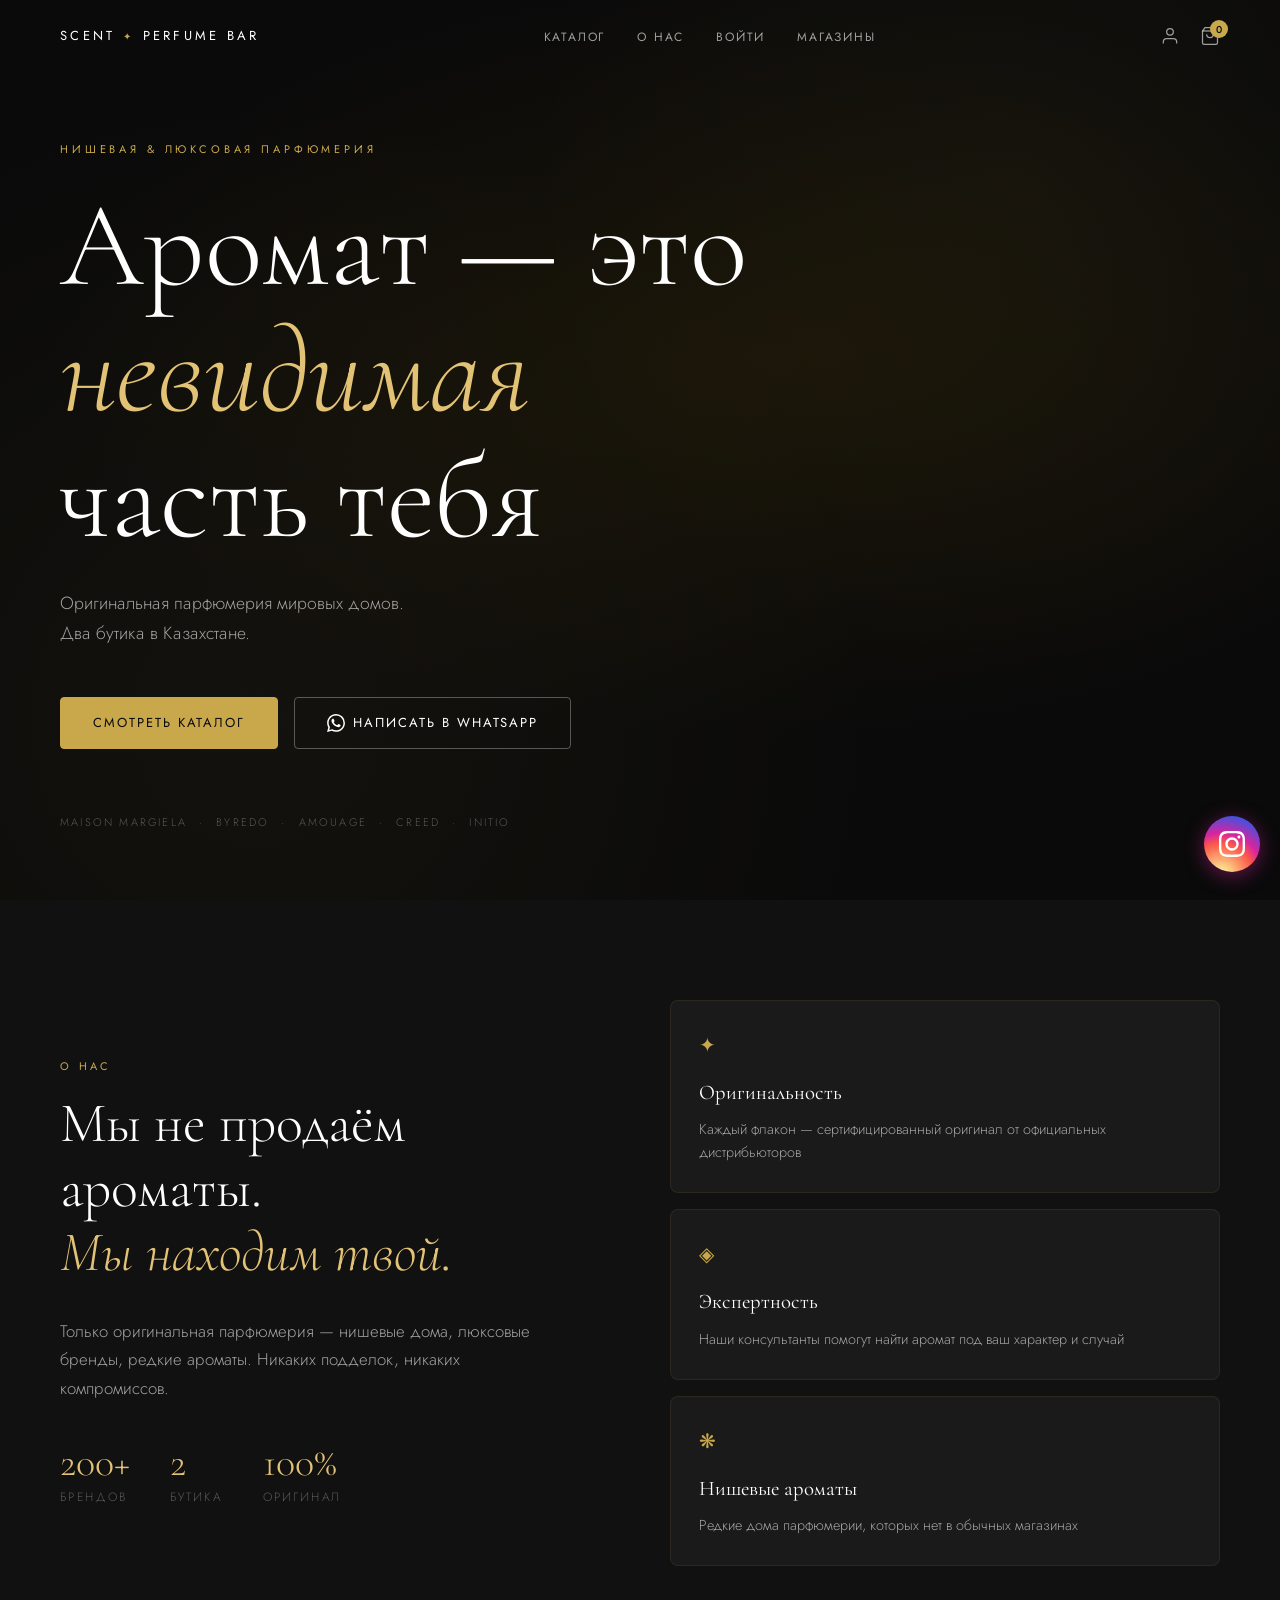
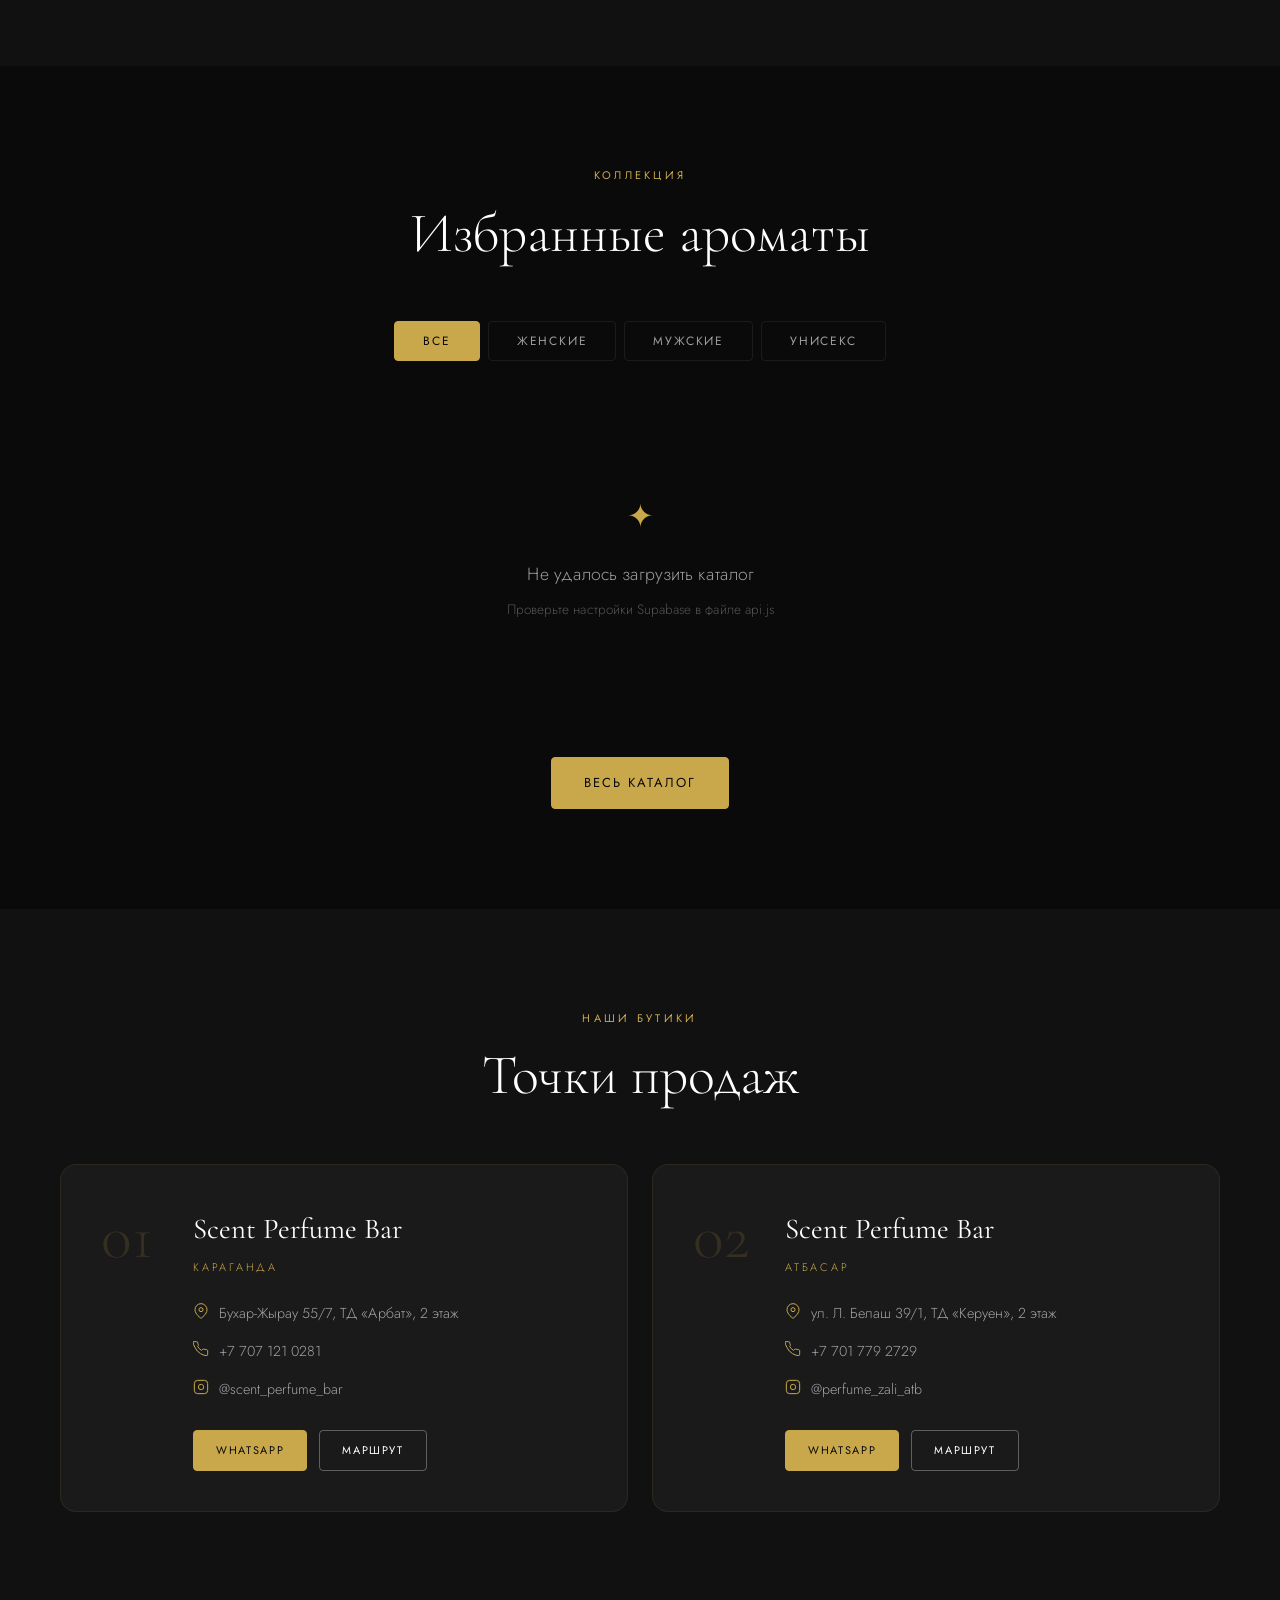
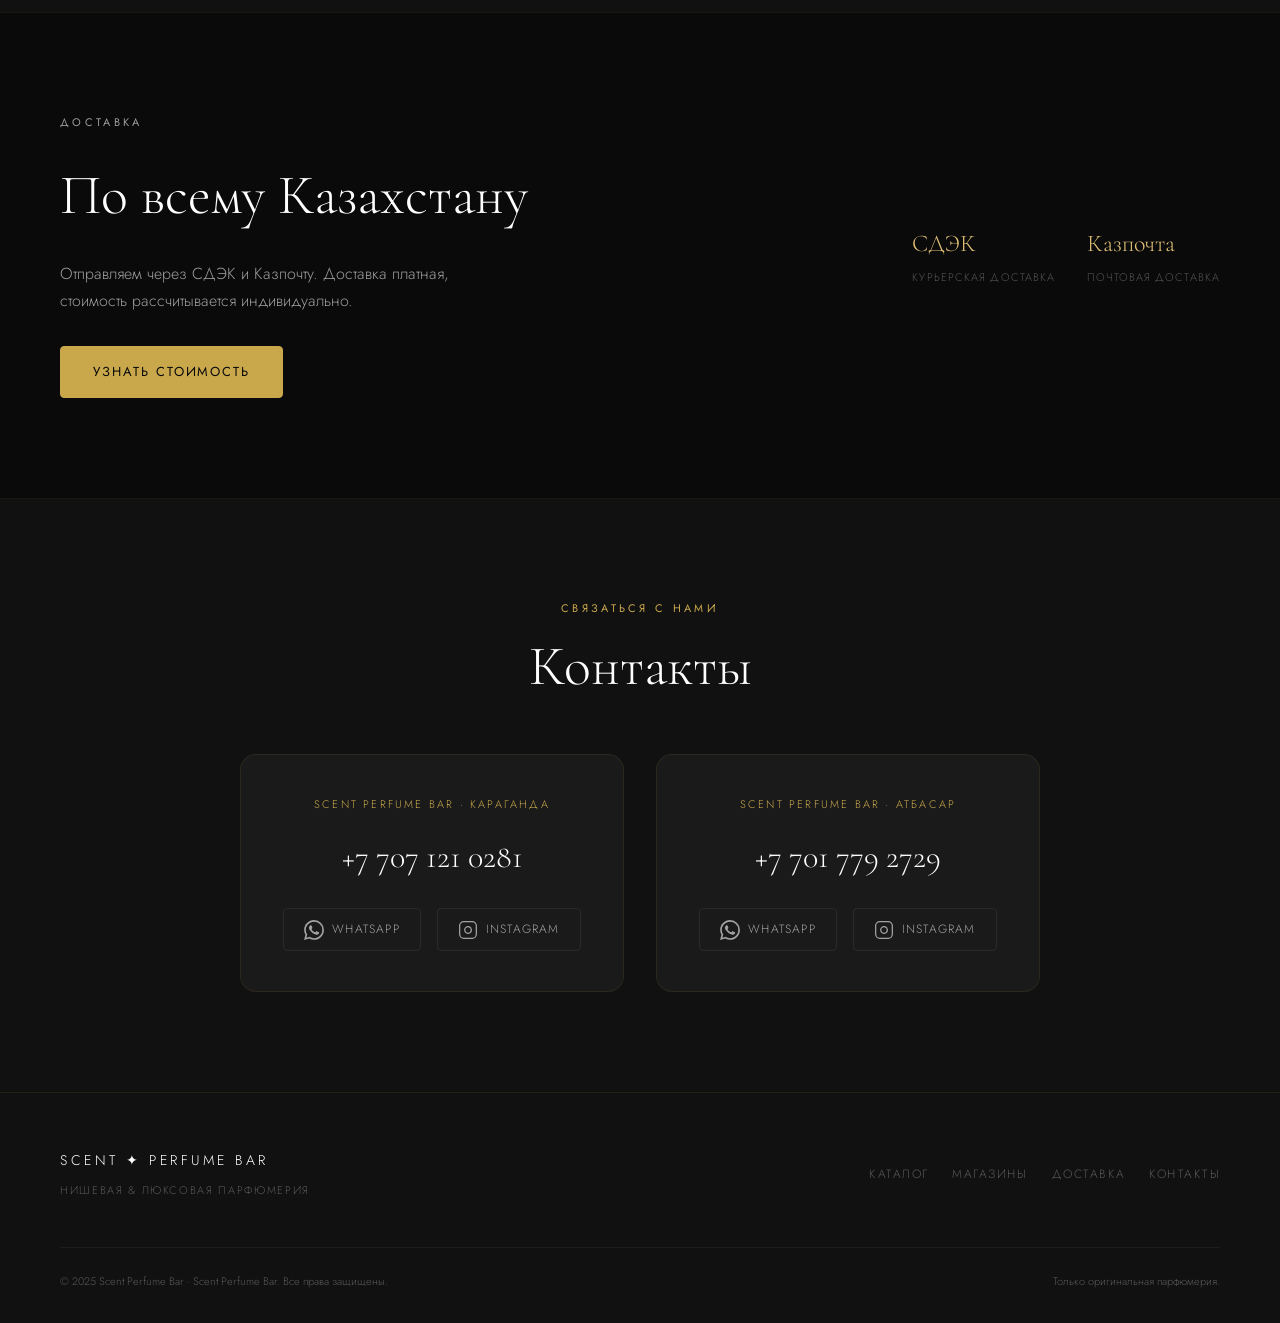
==== scent-perfume/index.html @ 4cdbda68 "Add files via upload" ====
<!DOCTYPE html>
<html lang="ru">
<head>
  <meta charset="UTF-8" />
  <meta name="viewport" content="width=device-width, initial-scale=1.0" />

  <!-- Primary SEO -->
  <title>Scent Perfume Bar — Нишевая и Люксовая Парфюмерия в Казахстане</title>
  <meta name="description" content="Scent Perfume Bar — оригинальная нишевая и люксовая парфюмерия в Казахстане. Tom Ford, Byredo, Creed, Kilian и 200+ брендов. Бутики в Караганде и Атбасаре. Доставка по всему РК." />
  <meta name="keywords" content="нишевая парфюмерия Казахстан, купить духи Казахстан, Tom Ford Казахстан, Byredo Казахстан, Scent Perfume Bar, Scent Perfume Bar, парфюмерия Караганда, духи оригинал РК" />
  <meta name="author" content="Scent Perfume Bar" />
  <meta name="robots" content="index, follow" />
  <link rel="canonical" href="https://scentperfumebar.kz/" />

  <!-- Open Graph -->
  <meta property="og:type" content="website" />
  <meta property="og:site_name" content="Scent Perfume Bar" />
  <meta property="og:title" content="Scent Perfume Bar — Нишевая и Люксовая Парфюмерия" />
  <meta property="og:description" content="Оригинальная нишевая и люксовая парфюмерия. Tom Ford, Byredo, Creed, Kilian. Бутики в Казахстане. Доставка по РК." />
  <meta property="og:url" content="https://scentperfumebar.kz/" />
  <meta property="og:image" content="https://scentperfumebar.kz/assets/og-image.jpg" />
  <meta property="og:image:width" content="1200" />
  <meta property="og:image:height" content="630" />
  <meta property="og:locale" content="ru_RU" />

  <!-- Twitter Card -->
  <meta name="twitter:card" content="summary_large_image" />
  <meta name="twitter:title" content="Scent Perfume Bar — Нишевая Парфюмерия" />
  <meta name="twitter:description" content="Оригинальная нишевая и люксовая парфюмерия в Казахстане. Доставка по РК." />
  <meta name="twitter:image" content="https://scentperfumebar.kz/assets/og-image.jpg" />

  <!-- Geo -->
  <meta name="geo.region" content="KZ" />
  <meta name="geo.placename" content="Казахстан" />

  <!-- Schema.org: LocalBusiness -->
  <script type="application/ld+json">
  {
    "@context": "https://schema.org",
    "@graph": [
      {
        "@type": "Organization",
        "@id": "https://scentperfumebar.kz/#organization",
        "name": "Scent Perfume Bar",
        "url": "https://scentperfumebar.kz/",
        "logo": "https://scentperfumebar.kz/assets/logo.png",
        "contactPoint": {
          "@type": "ContactPoint",
          "telephone": "+7-707-121-0281",
          "contactType": "customer service",
          "availableLanguage": ["Russian", "Kazakh"]
        },
        "sameAs": [
          "https://instagram.com/scent_perfume_bar"
        ]
      },
      {
        "@type": "LocalBusiness",
        "name": "Scent Perfume Bar",
        "image": "https://scentperfumebar.kz/assets/og-image.jpg",
        "url": "https://scentperfumebar.kz/",
        "telephone": "+7-707-121-0281",
        "address": {
          "@type": "PostalAddress",
          "streetAddress": "Бухар-Жырау 55/7, ТД Арбат, 2 этаж",
          "addressLocality": "Караганда",
          "addressCountry": "KZ"
        },
        "description": "Оригинальная нишевая и люксовая парфюмерия. Tom Ford, Byredo, Creed, Kilian и 200+ брендов.",
        "priceRange": "₸₸₸"
      },
      {
        "@type": "LocalBusiness",
        "name": "Scent Perfume Bar",
        "url": "https://scentperfumebar.kz/",
        "telephone": "+7-701-779-2729",
        "address": {
          "@type": "PostalAddress",
          "streetAddress": "ул. Л. Белаш 39/1, ТД Керуен, 2 этаж",
          "addressLocality": "Атбасар",
          "addressCountry": "KZ"
        },
        "description": "Оригинальная нишевая и люксовая парфюмерия в Атбасаре."
      },
      {
        "@type": "WebSite",
        "@id": "https://scentperfumebar.kz/#website",
        "url": "https://scentperfumebar.kz/",
        "name": "Scent Perfume Bar",
        "inLanguage": "ru-RU",
        "potentialAction": {
          "@type": "SearchAction",
          "target": "https://scentperfumebar.kz/catalog.html?q={search_term_string}",
          "query-input": "required name=search_term_string"
        }
      }
    ]
  }
  </script>

  <!-- Favicon -->
  <link rel="icon" type="image/png" href="assets/logo-icon.png" />
  <link rel="icon" type="image/svg+xml" href="assets/favicon.svg" />
  <link rel="icon" type="image/png" href="assets/logo-icon.png" />
  <link rel="icon" type="image/png" sizes="32x32" href="assets/favicon-32.png" />
  <link rel="apple-touch-icon" sizes="180x180" href="assets/apple-touch-icon.png" />
  <meta name="theme-color" content="#0a0a0a" />

  <!-- Preconnect -->
  <link rel="preconnect" href="https://fonts.googleapis.com" />
  <link rel="preconnect" href="https://fonts.gstatic.com" crossorigin />

  <!-- Fonts -->
  <link href="https://fonts.googleapis.com/css2?family=Cormorant+Garamond:ital,wght@0,300;0,400;0,500;0,600;1,300;1,400&family=Jost:wght@200;300;400;500&display=swap" rel="stylesheet" />

  <!-- Styles -->
  <link rel="stylesheet" href="css/style.css" />
  <link rel="stylesheet" href="css/volume-selector.css" />
  <link rel="stylesheet" href="css/insta-float.css" />
  <link rel="stylesheet" href="css/wa-popup.css" />
</head>
<body>

  <!-- ===== NAVIGATION ===== -->
  <header class="header" id="header">
        <nav class="nav container">
      <a href="index.html" class="nav__logo">
        <span class="nav__logo-text">SCENT</span>
        <span class="nav__logo-dot">✦</span>
        <span class="nav__logo-text">PERFUME BAR</span>
      </a>
      <ul class="nav__links" id="navLinks">
        <li><a href="catalog.html" class="nav__link">Каталог</a></li>
        <li><a href="index.html#about" class="nav__link">О нас</a></li>
        <li><a href="index.html#stores" class="nav__link">Магазины</a></li>
      </ul>
      <div class="nav__actions">
        <a href="login.html" class="nav__profile" id="navProfile" aria-label="Профиль">
          <svg width="20" height="20" viewBox="0 0 24 24" fill="none" stroke="currentColor" stroke-width="1.5"><path d="M20 21v-2a4 4 0 00-4-4H8a4 4 0 00-4 4v2"/><circle cx="12" cy="7" r="4"/></svg>
        </a>
        <a href="cart.html" class="nav__cart" aria-label="Корзина">
          <svg width="20" height="20" viewBox="0 0 24 24" fill="none" stroke="currentColor" stroke-width="1.5"><path d="M6 2L3 6v14a2 2 0 002 2h14a2 2 0 002-2V6l-3-4z"/><line x1="3" y1="6" x2="21" y2="6"/><path d="M16 10a4 4 0 01-8 0"/></svg>
          <span class="nav__cart-count" id="cartCount">0</span>
        </a>
        <button class="nav__burger" id="navBurger" aria-label="Открыть меню">
          <span></span><span></span><span></span>
        </button>
      </div>
    </nav>
    <!-- Mobile drawer -->
    <div class="nav__overlay" id="navOverlay"></div>
    <div class="nav__drawer" id="navDrawer">
      <div class="nav__drawer-handle"></div>
      <ul class="nav__drawer-links">
        <li><a href="catalog.html" class="nav__drawer-link">Каталог</a></li>
        <li><a href="index.html#about" class="nav__drawer-link">О нас</a></li>
        <li><a href="index.html#stores" class="nav__drawer-link">Магазины</a></li>
        <li><a href="login.html" class="nav__drawer-link" id="drawerProfile">Войти</a></li>
        <li><a href="cart.html" class="nav__drawer-link nav__drawer-cart">Корзина <span class="nav__cart-count nav__cart-count--drawer" id="cartCount">0</span></a></li>
      </ul>
    </div>
  </header>

  <main>

    <!-- ===== HERO ===== -->
    <section class="hero">
      <div class="hero__bg">
        <div class="hero__particles" id="particles"></div>
        <div class="hero__gradient"></div>
      </div>
      <div class="hero__content container">
        <p class="hero__eyebrow reveal">Нишевая & Люксовая Парфюмерия</p>
        <h1 class="hero__title reveal">Аромат — это<br /><em>невидимая</em>часть тебя</h1>
        <p class="hero__subtitle reveal">Оригинальная парфюмерия мировых домов.<br />Два бутика в Казахстане.</p>
        <div class="hero__actions reveal">
          <a href="catalog.html" class="btn btn--gold">Смотреть каталог</a>
          <a href="https://wa.me/77071210281" target="_blank" rel="noopener" class="btn btn--outline">
            <svg width="18" height="18" viewBox="0 0 24 24" fill="currentColor"><path d="M17.472 14.382c-.297-.149-1.758-.867-2.03-.967-.273-.099-.471-.148-.67.15-.197.297-.767.966-.94 1.164-.173.199-.347.223-.644.075-.297-.15-1.255-.463-2.39-1.475-.883-.788-1.48-1.761-1.653-2.059-.173-.297-.018-.458.13-.606.134-.133.298-.347.446-.52.149-.174.198-.298.298-.497.099-.198.05-.371-.025-.52-.075-.149-.669-1.612-.916-2.207-.242-.579-.487-.5-.669-.51-.173-.008-.371-.01-.57-.01-.198 0-.52.074-.792.372-.272.297-1.04 1.016-1.04 2.479 0 1.462 1.065 2.875 1.213 3.074.149.198 2.096 3.2 5.077 4.487.709.306 1.262.489 1.694.625.712.227 1.36.195 1.871.118.571-.085 1.758-.719 2.006-1.413.248-.694.248-1.289.173-1.413-.074-.124-.272-.198-.57-.347m-5.421 7.403h-.004a9.87 9.87 0 01-5.031-1.378l-.361-.214-3.741.982.998-3.648-.235-.374a9.86 9.86 0 01-1.51-5.26c.001-5.45 4.436-9.884 9.888-9.884 2.64 0 5.122 1.03 6.988 2.898a9.825 9.825 0 012.893 6.994c-.003 5.45-4.437 9.884-9.885 9.884m8.413-18.297A11.815 11.815 0 0012.05 0C5.495 0 .16 5.335.157 11.892c0 2.096.547 4.142 1.588 5.945L.057 24l6.305-1.654a11.882 11.882 0 005.683 1.448h.005c6.554 0 11.89-5.335 11.893-11.893a11.821 11.821 0 00-3.48-8.413z"/></svg>
            Написать в WhatsApp
          </a>
        </div>
        <div class="hero__brands reveal">
          <span>Maison Margiela</span>
          <span class="dot">·</span>
          <span>Byredo</span>
          <span class="dot">·</span>
          <span>Amouage</span>
          <span class="dot">·</span>
          <span>Creed</span>
          <span class="dot">·</span>
          <span>Initio</span>
        </div>
      </div>
      </div>
    </section>

    <!-- ===== ABOUT ===== -->
    <section class="about section" id="about">
      <div class="container">
        <div class="about__grid">
          <div class="about__text">
            <p class="section__eyebrow reveal">О нас</p>
            <h2 class="section__title reveal">Мы не продаём ароматы.<br /><em>Мы находим твой.</em></h2>
            <p class="about__desc reveal">Только оригинальная парфюмерия — нишевые дома, люксовые бренды, редкие ароматы. Никаких подделок, никаких компромиссов.</p>
            <div class="about__stats reveal">
              <div class="about__stat">
                <strong>200+</strong>
                <span>брендов</span>
              </div>
              <div class="about__stat">
                <strong>2</strong>
                <span>бутика</span>
              </div>
              <div class="about__stat">
                <strong>100%</strong>
                <span>оригинал</span>
              </div>
            </div>
          </div>
          <div class="about__visual reveal">
            <div class="about__card about__card--1">
              <div class="about__card-icon">✦</div>
              <h3>Оригинальность</h3>
              <p>Каждый флакон — сертифицированный оригинал от официальных дистрибьюторов</p>
            </div>
            <div class="about__card about__card--2">
              <div class="about__card-icon">◈</div>
              <h3>Экспертность</h3>
              <p>Наши консультанты помогут найти аромат под ваш характер и случай</p>
            </div>
            <div class="about__card about__card--3">
              <div class="about__card-icon">❋</div>
              <h3>Нишевые ароматы</h3>
              <p>Редкие дома парфюмерии, которых нет в обычных магазинах</p>
            </div>
          </div>
        </div>
      </div>
    </section>

    <!-- ===== CATALOG PREVIEW ===== -->
    <section class="catalog-preview section" id="catalog">
      <div class="container">
        <div class="section__header reveal">
          <p class="section__eyebrow">Коллекция</p>
          <h2 class="section__title">Избранные ароматы</h2>
        </div>

        <div class="catalog-tabs reveal">
          <button class="tab-btn tab-btn--active" data-tab="all">Все</button>
          <button class="tab-btn" data-tab="women">Женские</button>
          <button class="tab-btn" data-tab="men">Мужские</button>
          <button class="tab-btn" data-tab="unisex">Унисекс</button>
        </div>

        <div class="products__grid" id="productsGrid">
          <!-- Filled by JS -->
        </div>

        <div class="section__footer reveal">
          <a href="catalog.html" class="btn btn--gold">Весь каталог</a>
        </div>
      </div>
    </section>

    <!-- ===== STORES ===== -->
    <section class="stores section" id="stores">
      <div class="container">
        <div class="section__header reveal">
          <p class="section__eyebrow">Наши бутики</p>
          <h2 class="section__title">Точки продаж</h2>
        </div>
        <div class="stores__grid">

          <!-- Karaganda -->
          <div class="store__card reveal">
            <div class="store__number">01</div>
            <div class="store__info">
              <h3 class="store__name">Scent Perfume Bar</h3>
              <p class="store__city">Караганда</p>
              <ul class="store__details">
                <li>
                  <svg width="16" height="16" viewBox="0 0 24 24" fill="none" stroke="currentColor" stroke-width="1.5"><path d="M21 10c0 7-9 13-9 13s-9-6-9-13a9 9 0 0118 0z"/><circle cx="12" cy="10" r="3"/></svg>
                  <span>Бухар-Жырау 55/7, ТД «Арбат», 2 этаж</span>
                </li>
                <li>
                  <svg width="16" height="16" viewBox="0 0 24 24" fill="none" stroke="currentColor" stroke-width="1.5"><path d="M22 16.92v3a2 2 0 01-2.18 2 19.79 19.79 0 01-8.63-3.07A19.5 19.5 0 013.07 9.81a19.79 19.79 0 01-3.07-8.68A2 2 0 012.18 1h3a2 2 0 012 1.72 12.84 12.84 0 00.7 2.81 2 2 0 01-.45 2.11L6.91 8.1a16 16 0 006 6l1.46-1.46a2 2 0 012.11-.45 12.84 12.84 0 002.81.7A2 2 0 0122 14.92z"/></svg>
                  <a href="tel:+77071210281">+7 707 121 0281</a>
                </li>
                <li>
                  <svg width="16" height="16" viewBox="0 0 24 24" fill="none" stroke="currentColor" stroke-width="1.5"><rect x="2" y="2" width="20" height="20" rx="5"/><path d="M16 11.37A4 4 0 1112.63 8 4 4 0 0116 11.37z"/><line x1="17.5" y1="6.5" x2="17.51" y2="6.5"/></svg>
                  <a href="https://instagram.com/scent_perfume_bar" target="_blank" rel="noopener">@scent_perfume_bar</a>
                </li>
              </ul>
              <div class="store__actions">
                <a href="https://api.whatsapp.com/send/?phone=77071210281&text&type=phone_number&app_absent=0" target="_blank" rel="noopener" class="btn btn--gold btn--sm wa-direct">WhatsApp</a>
                <a href="https://2gis.kz/karaganda/geo/70000001066930563" target="_blank" rel="noopener" class="btn btn--outline btn--sm">Маршрут</a>
              </div>
            </div>
          </div>

          <!-- Atbasar -->
          <div class="store__card reveal">
            <div class="store__number">02</div>
            <div class="store__info">
              <h3 class="store__name">Scent Perfume Bar</h3>
              <p class="store__city">Атбасар</p>
              <ul class="store__details">
                <li>
                  <svg width="16" height="16" viewBox="0 0 24 24" fill="none" stroke="currentColor" stroke-width="1.5"><path d="M21 10c0 7-9 13-9 13s-9-6-9-13a9 9 0 0118 0z"/><circle cx="12" cy="10" r="3"/></svg>
                  <span>ул. Л. Белаш 39/1, ТД «Керуен», 2 этаж</span>
                </li>
                <li>
                  <svg width="16" height="16" viewBox="0 0 24 24" fill="none" stroke="currentColor" stroke-width="1.5"><path d="M22 16.92v3a2 2 0 01-2.18 2 19.79 19.79 0 01-8.63-3.07A19.5 19.5 0 013.07 9.81a19.79 19.79 0 01-3.07-8.68A2 2 0 012.18 1h3a2 2 0 012 1.72 12.84 12.84 0 00.7 2.81 2 2 0 01-.45 2.11L6.91 8.1a16 16 0 006 6l1.46-1.46a2 2 0 012.11-.45 12.84 12.84 0 002.81.7A2 2 0 0122 14.92z"/></svg>
                  <a href="tel:+77017792729">+7 701 779 2729</a>
                </li>
                <li>
                  <svg width="16" height="16" viewBox="0 0 24 24" fill="none" stroke="currentColor" stroke-width="1.5"><rect x="2" y="2" width="20" height="20" rx="5"/><path d="M16 11.37A4 4 0 1112.63 8 4 4 0 0116 11.37z"/><line x1="17.5" y1="6.5" x2="17.51" y2="6.5"/></svg>
                  <a href="https://instagram.com/perfume_zali_atb" target="_blank" rel="noopener">@perfume_zali_atb</a>
                </li>
              </ul>
              <div class="store__actions">
                <a href="https://api.whatsapp.com/send/?phone=77017792729&text&type=phone_number&app_absent=0" target="_blank" rel="noopener" class="btn btn--gold btn--sm wa-direct">WhatsApp</a>
                <a href="https://2gis.kz/kokshetau/geo/70000001113541727" target="_blank" rel="noopener" class="btn btn--outline btn--sm">Маршрут</a>
              </div>
            </div>
          </div>

        </div>
      </div>
    </section>

    <!-- ===== DELIVERY ===== -->
    <section class="delivery section" id="delivery">
      <div class="container">
        <div class="delivery__inner reveal">
          <div class="delivery__text">
            <p class="section__eyebrow">Доставка</p>
            <h2 class="section__title">По всему Казахстану</h2>
            <p>Отправляем через СДЭК и Казпочту. Доставка платная, стоимость рассчитывается индивидуально.</p>
            <a href="https://wa.me/77071210281?text=Здравствуйте!+Хочу+узнать+стоимость+доставки" target="_blank" rel="noopener" class="btn btn--gold">Узнать стоимость</a>
          </div>
          <div class="delivery__carriers">
            <div class="carrier">
              <span class="carrier__name">СДЭК</span>
              <span class="carrier__desc">Курьерская доставка</span>
            </div>
            <div class="carrier">
              <span class="carrier__name">Казпочта</span>
              <span class="carrier__desc">Почтовая доставка</span>
            </div>
          </div>
        </div>
      </div>
    </section>

    <!-- ===== CONTACTS ===== -->
    <section class="contacts section" id="contacts">
      <div class="container">
        <div class="section__header reveal">
          <p class="section__eyebrow">Связаться с нами</p>
          <h2 class="section__title">Контакты</h2>
        </div>
        <div class="contacts__grid">
          <div class="contact__block reveal">
            <p class="contact__label">Scent Perfume Bar · Караганда</p>
            <a href="tel:+77071210281" class="contact__phone">+7 707 121 0281</a>
            <div class="contact__links">
              <a href="https://api.whatsapp.com/send/?phone=77071210281&text&type=phone_number&app_absent=0" target="_blank" rel="noopener" class="contact__icon-link wa-direct">
                <svg width="20" height="20" viewBox="0 0 24 24" fill="currentColor"><path d="M17.472 14.382c-.297-.149-1.758-.867-2.03-.967-.273-.099-.471-.148-.67.15-.197.297-.767.966-.94 1.164-.173.199-.347.223-.644.075-.297-.15-1.255-.463-2.39-1.475-.883-.788-1.48-1.761-1.653-2.059-.173-.297-.018-.458.13-.606.134-.133.298-.347.446-.52.149-.174.198-.298.298-.497.099-.198.05-.371-.025-.52-.075-.149-.669-1.612-.916-2.207-.242-.579-.487-.5-.669-.51-.173-.008-.371-.01-.57-.01-.198 0-.52.074-.792.372-.272.297-1.04 1.016-1.04 2.479 0 1.462 1.065 2.875 1.213 3.074.149.198 2.096 3.2 5.077 4.487.709.306 1.262.489 1.694.625.712.227 1.36.195 1.871.118.571-.085 1.758-.719 2.006-1.413.248-.694.248-1.289.173-1.413-.074-.124-.272-.198-.57-.347m-5.421 7.403h-.004a9.87 9.87 0 01-5.031-1.378l-.361-.214-3.741.982.998-3.648-.235-.374a9.86 9.86 0 01-1.51-5.26c.001-5.45 4.436-9.884 9.888-9.884 2.64 0 5.122 1.03 6.988 2.898a9.825 9.825 0 012.893 6.994c-.003 5.45-4.437 9.884-9.885 9.884m8.413-18.297A11.815 11.815 0 0012.05 0C5.495 0 .16 5.335.157 11.892c0 2.096.547 4.142 1.588 5.945L.057 24l6.305-1.654a11.882 11.882 0 005.683 1.448h.005c6.554 0 11.89-5.335 11.893-11.893a11.821 11.821 0 00-3.48-8.413z"/></svg>
                WhatsApp
              </a>
              <a href="https://www.instagram.com/scent_perfume_bar" target="_blank" rel="noopener" class="contact__icon-link">
                <svg width="20" height="20" viewBox="0 0 24 24" fill="none" stroke="currentColor" stroke-width="1.5"><rect x="2" y="2" width="20" height="20" rx="5"/><path d="M16 11.37A4 4 0 1112.63 8 4 4 0 0116 11.37z"/><line x1="17.5" y1="6.5" x2="17.51" y2="6.5"/></svg>
                Instagram
              </a>
            </div>
          </div>
          <div class="contact__block reveal">
            <p class="contact__label">Scent Perfume Bar · Атбасар</p>
            <a href="tel:+77017792729" class="contact__phone">+7 701 779 2729</a>
            <div class="contact__links">
              <a href="https://api.whatsapp.com/send/?phone=77017792729&text&type=phone_number&app_absent=0" target="_blank" rel="noopener" class="contact__icon-link wa-direct">
                <svg width="20" height="20" viewBox="0 0 24 24" fill="currentColor"><path d="M17.472 14.382c-.297-.149-1.758-.867-2.03-.967-.273-.099-.471-.148-.67.15-.197.297-.767.966-.94 1.164-.173.199-.347.223-.644.075-.297-.15-1.255-.463-2.39-1.475-.883-.788-1.48-1.761-1.653-2.059-.173-.297-.018-.458.13-.606.134-.133.298-.347.446-.52.149-.174.198-.298.298-.497.099-.198.05-.371-.025-.52-.075-.149-.669-1.612-.916-2.207-.242-.579-.487-.5-.669-.51-.173-.008-.371-.01-.57-.01-.198 0-.52.074-.792.372-.272.297-1.04 1.016-1.04 2.479 0 1.462 1.065 2.875 1.213 3.074.149.198 2.096 3.2 5.077 4.487.709.306 1.262.489 1.694.625.712.227 1.36.195 1.871.118.571-.085 1.758-.719 2.006-1.413.248-.694.248-1.289.173-1.413-.074-.124-.272-.198-.57-.347m-5.421 7.403h-.004a9.87 9.87 0 01-5.031-1.378l-.361-.214-3.741.982.998-3.648-.235-.374a9.86 9.86 0 01-1.51-5.26c.001-5.45 4.436-9.884 9.888-9.884 2.64 0 5.122 1.03 6.988 2.898a9.825 9.825 0 012.893 6.994c-.003 5.45-4.437 9.884-9.885 9.884m8.413-18.297A11.815 11.815 0 0012.05 0C5.495 0 .16 5.335.157 11.892c0 2.096.547 4.142 1.588 5.945L.057 24l6.305-1.654a11.882 11.882 0 005.683 1.448h.005c6.554 0 11.89-5.335 11.893-11.893a11.821 11.821 0 00-3.48-8.413z"/></svg>
                WhatsApp
              </a>
              <a href="https://www.instagram.com/perfume_zali_atb" target="_blank" rel="noopener" class="contact__icon-link">
                <svg width="20" height="20" viewBox="0 0 24 24" fill="none" stroke="currentColor" stroke-width="1.5"><rect x="2" y="2" width="20" height="20" rx="5"/><path d="M16 11.37A4 4 0 1112.63 8 4 4 0 0116 11.37z"/><line x1="17.5" y1="6.5" x2="17.51" y2="6.5"/></svg>
                Instagram
              </a>
            </div>
          </div>
        </div>
      </div>
    </section>

  </main>

  <!-- ===== FOOTER ===== -->
  <footer class="footer">
    <div class="container">
      <div class="footer__top">
        <div class="footer__brand">
          <p class="footer__logo">SCENT ✦ PERFUME BAR</p>
          <p class="footer__tagline">Нишевая & Люксовая Парфюмерия</p>
        </div>
        <nav class="footer__nav">
          <a href="catalog.html">Каталог</a>
          <a href="#stores">Магазины</a>
          <a href="#delivery">Доставка</a>
          <a href="#contacts">Контакты</a>
        </nav>
      </div>
      <div class="footer__bottom">
        <p>© 2025 Scent Perfume Bar · Scent Perfume Bar. Все права защищены.</p>
        <p>Только оригинальная парфюмерия.</p>
      </div>
    </div>
  </footer>

  <!-- Floating Instagram button -->

  <script src="js/main.js"></script>
  <script src="js/volume-selector.js"></script>
  <script src="js/api.js"></script>
  <script src="js/auth.js"></script> 
  <script src="js/insta-float.js"></script>
  <script src="js/wa-popup.js"></script>
</body>
</html>
---- scent-perfume/css/style.css ----
/* =============================================
   SCENT PERFUME BAR — Main Styles
   Mobile-First | Luxury Dark Theme
   ============================================= */

/* === CSS VARIABLES === */
:root {
  --black: #0a0a0a;
  --black-soft: #111111;
  --black-mid: #1a1a1a;
  --black-light: #242424;
  --gold: #c9a84c;
  --gold-light: #e2c275;
  --gold-pale: #f5e9c8;
  --gold-dim: rgba(201, 168, 76, 0.15);
  --white: #ffffff;
  --white-90: rgba(255,255,255,0.9);
  --white-60: rgba(255,255,255,0.6);
  --white-30: rgba(255,255,255,0.3);
  --white-10: rgba(255,255,255,0.07);

  --font-display: 'Cormorant Garamond', Georgia, serif;
  --font-body: 'Jost', sans-serif;

  --radius-sm: 4px;
  --radius-md: 8px;
  --radius-lg: 16px;

  --transition: 0.4s cubic-bezier(0.25, 0.46, 0.45, 0.94);
  --transition-fast: 0.2s ease;
  --container: 1200px;
  --section-gap: 100px;
}

/* === RESET === */
*, *::before, *::after { 
  box-sizing: border-box; 
  margin: 0; 
  padding: 0; 
  /* Убирает синий/серый фон при клике на мобилках для ВСЕХ элементов */
  -webkit-tap-highlight-color: transparent; 
}
html { scroll-behavior: smooth; font-size: 16px; }
body {
  background: var(--black);
  color: var(--white);
  font-family: var(--font-body);
  font-weight: 300;
  line-height: 1.7;
  overflow-x: hidden;
}
img { max-width: 100%; display: block; }
a { color: inherit; text-decoration: none; }
ul { list-style: none; }
button { background: none; border: none; cursor: pointer; font-family: inherit; outline: none; }

/* === CONTAINER === */
.container {
  width: 100%;
  max-width: var(--container);
  margin: 0 auto;
  padding: 0 20px;
}

/* === SECTION === */
.section { padding: var(--section-gap) 0; }
.section__eyebrow {
  font-family: var(--font-body);
  font-size: 11px;
  letter-spacing: 0.3em;
  text-transform: uppercase;
  color: var(--gold);
  margin-bottom: 16px;
  font-weight: 400;
}
.section__title {
  font-family: var(--font-display);
  font-size: clamp(2rem, 5vw, 3.5rem);
  font-weight: 300;
  line-height: 1.15;
  color: var(--white);
  margin-bottom: 32px;
}
.section__title em {
  font-style: italic;
  color: var(--gold-light);
}
.section__header { text-align: center; margin-bottom: 56px; }
.section__footer { text-align: center; margin-top: 56px; }

/* === REVEAL ANIMATION === */
.reveal {
  opacity: 0;
  transform: translateY(30px);
  transition: opacity 0.7s ease, transform 0.7s ease;
}
.reveal.visible {
  opacity: 1;
  transform: none;
}

/* === BUTTONS === */
.btn {
  display: inline-flex;
  align-items: center;
  gap: 8px;
  padding: 14px 32px;
  font-family: var(--font-body);
  font-size: 13px;
  letter-spacing: 0.15em;
  text-transform: uppercase;
  font-weight: 400;
  border-radius: var(--radius-sm);
  transition: var(--transition);
  white-space: nowrap;
  cursor: pointer;
}
.btn--gold {
  background: var(--gold);
  color: var(--black);
  border: 1px solid var(--gold);
}
.btn--gold:hover {
  background: var(--gold-light);
  border-color: var(--gold-light);
  transform: translateY(-2px);
  box-shadow: 0 8px 32px rgba(201, 168, 76, 0.3);
}
.btn--outline {
  background: transparent;
  color: var(--white);
  border: 1px solid var(--white-30);
}
.btn--outline:hover {
  border-color: var(--gold);
  color: var(--gold);
  transform: translateY(-2px);
}
.btn--sm { padding: 10px 22px; font-size: 11px; }

/* =============================================
   HEADER / NAV
   ============================================= */
.header {
  position: fixed;
  top: 0; left: 0; right: 0;
  z-index: 100;
  transition: background var(--transition), box-shadow var(--transition);
}
.header.scrolled {
  background: rgba(10, 10, 10, 0.95);
  backdrop-filter: blur(12px);
  box-shadow: 0 1px 0 rgba(201, 168, 76, 0.15);
}
.nav {
  display: flex;
  align-items: center;
  justify-content: space-between;
  height: 72px;
  gap: 24px;
}
.nav__logo {
  display: flex;
  align-items: center;
  gap: 8px;
  font-family: var(--font-body);
  font-size: 13px;
  letter-spacing: 0.25em;
  font-weight: 400;
  color: var(--white);
  flex-shrink: 0;
}
.nav__logo-dot { color: var(--gold); font-size: 10px; }

/* Logo image in nav */
.nav__logo__img {
  height: 36px;
  width: auto;
  display: block;
}

.nav__links {
  display: none;
  align-items: center;
  gap: 32px;
  list-style: none;
}
.nav__link {
  font-size: 12px;
  letter-spacing: 0.15em;
  text-transform: uppercase;
  color: var(--white-60);
  transition: color var(--transition-fast);
  font-weight: 400;
}
.nav__link:hover { color: var(--gold); }

/* Nav actions (profile + cart + burger) */
.nav__actions {
  display: flex;
  align-items: center;
  gap: 20px;
}
.nav__profile {
  color: var(--white-60);
  transition: color var(--transition-fast);
  display: flex;
  align-items: center;
  touch-action: manipulation;
}
.nav__profile:hover { color: var(--gold); }
.nav__cart {
  position: relative;
  color: var(--white-60);
  transition: color var(--transition-fast);
  display: flex;
  touch-action: manipulation;
}
.nav__cart:hover { color: var(--gold); }
.nav__cart-count {
  position: absolute;
  top: -6px; right: -8px;
  background: var(--gold);
  color: var(--black);
  font-size: 10px;
  font-weight: 500;
  width: 18px; height: 18px;
  border-radius: 50%;
  display: flex;
  align-items: center;
  justify-content: center;
  transition: transform 0.2s;
}
.nav__cart-count.bump { transform: scale(1.4); }
.nav__cart-count--drawer {
  position: static;
  display: inline-flex;
  margin-left: 8px;
}

/* Burger */
.nav__burger {
  display: flex;
  flex-direction: column;
  gap: 5px;
  padding: 4px;
  touch-action: manipulation;
}
.nav__burger span {
  display: block;
  width: 24px;
  height: 1px;
  background: var(--white);
  transition: var(--transition-fast);
}
.nav__burger.active span:nth-child(1) { transform: rotate(45deg) translate(4px, 4px); }
.nav__burger.active span:nth-child(2) { opacity: 0; }
.nav__burger.active span:nth-child(3) { transform: rotate(-45deg) translate(4px, -4px); }

/* Desktop: show links, hide burger */
@media (min-width: 900px) {
  .nav__links { display: flex; }
  .nav__burger { display: none; }
}

/* ---- Mobile Drawer (снизу) ---- */
/* Overlay + Drawer — только на мобиле */
.nav__overlay {
  display: none;
  position: fixed;
  inset: 0;
  background: rgba(0,0,0,0.6);
  z-index: 199;
  backdrop-filter: blur(2px);
}

.nav__drawer {
  position: fixed;
  bottom: 0; left: 0; right: 0;
  background: var(--black-light);
  border-radius: 20px 20px 0 0;
  z-index: 200;
  padding: 12px 24px 40px;
  transform: translateY(100%);
  transition: transform 0.35s cubic-bezier(0.32,0.72,0,1);
}

/* Десктоп: drawer и overlay скрыты */
@media (min-width: 900px) {
  .nav__overlay { display: none !important; }
  .nav__drawer  { display: none !important; }
  .nav__burger  { display: none !important; }
}

/* Мобиль: открытые состояния */
@media (max-width: 899px) {
  .nav__overlay.open { display: block; }
  .nav__drawer.open  { transform: translateY(0); }
  .nav__links        { display: none !important; }
}

.nav__drawer-handle {
  width: 40px; height: 4px;
  background: var(--white-30);
  border-radius: 2px;
  margin: 0 auto 24px;
}
.nav__drawer-links {
  list-style: none;
  display: flex;
  flex-direction: column;
  gap: 0;
}
.nav__drawer-link {
  display: flex;
  align-items: center;
  padding: 14px 0;
  font-size: 17px;
  letter-spacing: 0.06em;
  color: var(--white-60);
  border-bottom: 1px solid rgba(255,255,255,0.06);
  transition: color var(--transition-fast);
  touch-action: manipulation;
}
.nav__drawer-link:hover, .nav__drawer-link:active { color: var(--gold); }
.nav__drawer-cart { color: var(--white); font-weight: 500; border-bottom: none; margin-top: 4px; }

/* =============================================
   HERO
   ============================================= */
.hero {
  position: relative;
  min-height: 100svh;
  display: flex;
  align-items: center;
  overflow: hidden;
}
.hero__bg {
  position: absolute;
  inset: 0;
  background: radial-gradient(ellipse 80% 60% at 60% 40%, #1a1508 0%, var(--black) 70%);
}
.hero__gradient {
  position: absolute;
  inset: 0;
  background: 
    radial-gradient(circle at 20% 80%, rgba(201,168,76,0.05) 0%, transparent 50%),
    radial-gradient(circle at 80% 20%, rgba(201,168,76,0.04) 0%, transparent 40%);
}
.hero__particles {
  position: absolute;
  inset: 0;
  overflow: hidden;
}
.particle {
  position: absolute;
  width: 1px;
  height: 1px;
  background: var(--gold);
  border-radius: 50%;
  opacity: 0;
  animation: floatParticle linear infinite;
}
@keyframes floatParticle {
  0% { opacity: 0; transform: translateY(0) scale(0); }
  10% { opacity: 0.6; transform: translateY(-10px) scale(1); }
  90% { opacity: 0.2; }
  100% { opacity: 0; transform: translateY(-100px) scale(0); }
}
.hero__content {
  position: relative;
  z-index: 2;
  padding-top: 72px;
}
.hero__eyebrow {
  font-size: 11px;
  letter-spacing: 0.35em;
  text-transform: uppercase;
  color: var(--gold);
  font-weight: 400;
  margin-bottom: 24px;
}
.hero__title {
  font-family: var(--font-display);
  font-size: clamp(3rem, 10vw, 7.5rem);
  font-weight: 300;
  line-height: 1.05;
  color: var(--white);
  margin-bottom: 28px;
}
.hero__title em {
  font-style: italic;
  color: var(--gold-light);
  display: block;
}
.hero__subtitle {
  font-size: clamp(0.9rem, 2vw, 1.1rem);
  color: var(--white-60);
  margin-bottom: 48px;
  font-weight: 300;
  max-width: 400px;
}
.hero__actions {
  display: flex;
  flex-wrap: wrap;
  gap: 16px;
  margin-bottom: 64px;
}
.hero__brands {
  display: flex;
  flex-wrap: wrap;
  align-items: center;
  gap: 12px;
  font-size: 11px;
  letter-spacing: 0.2em;
  color: var(--white-30);
  text-transform: uppercase;
}
.hero__brands .dot { color: var(--gold); opacity: 0.5; }

/* Scroll indicator */
.hero__scroll {
  position: absolute;
  bottom: 40px;
  left: 50%;
  transform: translateX(-50%);
  display: flex;
  flex-direction: column;
  align-items: center;
  gap: 12px;
  z-index: 2;
}
.hero__scroll span {
  font-size: 10px;
  letter-spacing: 0.25em;
  text-transform: uppercase;
  color: var(--white-30);
  writing-mode: vertical-rl;
}
.hero__scroll-line {
  width: 1px;
  height: 60px;
  background: linear-gradient(to bottom, var(--gold), transparent);
  animation: scrollLine 2s ease-in-out infinite;
}
@keyframes scrollLine {
  0%, 100% { opacity: 0.3; transform: scaleY(0.6); }
  50% { opacity: 1; transform: scaleY(1); }
}

/* =============================================
   ABOUT
   ============================================= */
.about { background: var(--black-soft); }
.about__grid {
  display: grid;
  grid-template-columns: 1fr;
  gap: 60px;
}
.about__desc {
  font-size: 1.05rem;
  color: var(--white-60);
  margin-bottom: 40px;
  max-width: 500px;
}
.about__stats {
  display: flex;
  gap: 40px;
}
.about__stat strong {
  display: block;
  font-family: var(--font-display);
  font-size: 2.5rem;
  font-weight: 300;
  color: var(--gold-light);
  line-height: 1;
}
.about__stat span {
  font-size: 12px;
  letter-spacing: 0.15em;
  text-transform: uppercase;
  color: var(--white-30);
}
.about__visual {
  display: flex;
  flex-direction: column;
  gap: 16px;
}
.about__card {
  background: var(--black-mid);
  border: 1px solid rgba(201,168,76,0.1);
  border-radius: var(--radius-md);
  padding: 28px;
  transition: var(--transition);
  position: relative;
  overflow: hidden;
}
.about__card::before {
  content: '';
  position: absolute;
  top: 0; left: 0;
  width: 2px; height: 100%;
  background: var(--gold);
  opacity: 0;
  transition: opacity var(--transition);
}
.about__card:hover { border-color: rgba(201,168,76,0.25); transform: translateX(4px); }
.about__card:hover::before { opacity: 1; }
.about__card-icon {
  font-size: 20px;
  color: var(--gold);
  margin-bottom: 12px;
  display: block;
}
.about__card h3 {
  font-family: var(--font-display);
  font-size: 1.3rem;
  font-weight: 400;
  color: var(--white);
  margin-bottom: 8px;
}
.about__card p { font-size: 0.9rem; color: var(--white-60); line-height: 1.6; }

@media (min-width: 900px) {
  .about__grid { grid-template-columns: 1fr 1fr; align-items: center; }
}

/* =============================================
   CATALOG PREVIEW
   ============================================= */
.catalog-preview { background: var(--black); }
.catalog-tabs {
  display: flex;
  justify-content: center;
  gap: 8px;
  margin-bottom: 48px;
  flex-wrap: wrap;
}
.tab-btn {
  padding: 10px 28px;
  font-size: 12px;
  letter-spacing: 0.15em;
  text-transform: uppercase;
  color: var(--white-60);
  border: 1px solid var(--white-10);
  border-radius: var(--radius-sm);
  transition: var(--transition-fast);
}
.tab-btn:hover { color: var(--gold); border-color: rgba(201,168,76,0.3); }
.tab-btn--active {
  background: var(--gold);
  color: var(--black);
  border-color: var(--gold);
}

/* Product grid */
.products__grid {
  display: grid;
  grid-template-columns: repeat(auto-fill, minmax(260px, 1fr));
  gap: 24px;
}

/* Product Card */
.product__card {
  background: var(--black-mid);
  border: 1px solid rgba(255,255,255,0.06);
  border-radius: var(--radius-md);
  overflow: hidden;
  transition: var(--transition);
  cursor: pointer;
}
.product__card:hover {
  border-color: rgba(201,168,76,0.25);
  transform: translateY(-6px);
  box-shadow: 0 20px 60px rgba(0,0,0,0.5);
}
.product__image-wrap {
  position: relative;
  aspect-ratio: 3/4;
  background: var(--black-light);
  overflow: hidden;
}
.product__image-wrap img {
  width: 100%; height: 100%;
  object-fit: cover;
  transition: transform 0.6s ease;
}
.product__card:hover .product__image-wrap img { transform: scale(1.05); }
.product__badge {
  position: absolute;
  top: 14px; left: 14px;
  background: var(--gold);
  color: var(--black);
  font-size: 9px;
  letter-spacing: 0.15em;
  text-transform: uppercase;
  padding: 4px 10px;
  border-radius: 2px;
  font-weight: 500;
}
.product__placeholder {
  width: 100%; height: 100%;
  display: flex;
  flex-direction: column;
  align-items: center;
  justify-content: center;
  gap: 12px;
  color: var(--white-30);
}
.product__placeholder svg { opacity: 0.3; }
.product__placeholder span { font-size: 11px; letter-spacing: 0.2em; }
.product__info { padding: 20px; }
.product__brand {
  font-size: 10px;
  letter-spacing: 0.25em;
  text-transform: uppercase;
  color: var(--gold);
  margin-bottom: 6px;
}
.product__name {
  font-family: var(--font-display);
  font-size: 1.25rem;
  font-weight: 400;
  color: var(--white);
  margin-bottom: 8px;
  line-height: 1.3;
}
.product__notes {
  font-size: 0.8rem;
  color: var(--white-30);
  margin-bottom: 16px;
  font-style: italic;
}
.product__footer {
  display: flex;
  align-items: center;
  justify-content: space-between;
  gap: 12px;
}
.product__price {
  font-family: var(--font-display);
  font-size: 1.5rem;
  font-weight: 300;
  color: var(--gold-light);
}
.product__price span {
  font-size: 0.75rem;
  color: var(--white-30);
  font-family: var(--font-body);
  font-weight: 300;
}
.product__order-btn {
  padding: 10px 20px;
  font-size: 11px;
  letter-spacing: 0.12em;
  text-transform: uppercase;
  background: var(--gold-dim);
  color: var(--gold-light);
  border: 1px solid rgba(201,168,76,0.3);
  border-radius: var(--radius-sm);
  transition: var(--transition-fast);
  white-space: nowrap;
  cursor: pointer;
  font-family: var(--font-body);
}
.product__order-btn:hover {
  background: var(--gold);
  color: var(--black);
  border-color: var(--gold);
}

/* =============================================
   STORES
   ============================================= */
.stores { background: var(--black-soft); }
.stores__grid {
  display: grid;
  grid-template-columns: 1fr;
  gap: 24px;
}
.store__card {
  background: var(--black-mid);
  border: 1px solid rgba(201,168,76,0.1);
  border-radius: var(--radius-lg);
  padding: 40px;
  display: flex;
  gap: 32px;
  transition: var(--transition);
}
.store__card:hover {
  border-color: rgba(201,168,76,0.3);
  box-shadow: 0 0 60px rgba(201,168,76,0.05);
}
.store__number {
  font-family: var(--font-display);
  font-size: 4rem;
  font-weight: 300;
  color: rgba(201,168,76,0.15);
  line-height: 1;
  flex-shrink: 0;
  min-width: 60px;
}
.store__name {
  font-family: var(--font-display);
  font-size: 1.8rem;
  font-weight: 400;
  color: var(--white);
  margin-bottom: 4px;
}
.store__city {
  font-size: 11px;
  letter-spacing: 0.25em;
  text-transform: uppercase;
  color: var(--gold);
  margin-bottom: 24px;
}
.store__details {
  display: flex;
  flex-direction: column;
  gap: 14px;
  margin-bottom: 28px;
}
.store__details li {
  display: flex;
  align-items: flex-start;
  gap: 10px;
  font-size: 0.9rem;
  color: var(--white-60);
}
.store__details li svg {
  flex-shrink: 0;
  color: var(--gold);
  margin-top: 2px;
}
.store__details a:hover { color: var(--gold); }
.store__actions { display: flex; gap: 12px; flex-wrap: wrap; }

@media (min-width: 768px) {
  .stores__grid { grid-template-columns: 1fr 1fr; }
}

/* =============================================
   DELIVERY
   ============================================= */
.delivery {
  background: var(--black);
  border-top: 1px solid rgba(201,168,76,0.08);
  border-bottom: 1px solid rgba(201,168,76,0.08);
}
.delivery__inner {
  display: flex;
  flex-direction: column;
  gap: 48px;
  align-items: flex-start;
}
.delivery__text p {
  color: var(--white-60);
  max-width: 460px;
  margin-bottom: 32px;
}
.delivery__carriers {
  display: flex;
  gap: 32px;
  flex-wrap: wrap;
}
.carrier {
  display: flex;
  flex-direction: column;
  gap: 4px;
}
.carrier__name {
  font-family: var(--font-display);
  font-size: 1.5rem;
  font-weight: 300;
  color: var(--gold-light);
}
.carrier__desc {
  font-size: 11px;
  letter-spacing: 0.1em;
  color: var(--white-30);
  text-transform: uppercase;
}

@media (min-width: 768px) {
  .delivery__inner { flex-direction: row; align-items: center; justify-content: space-between; }
}

/* =============================================
   CONTACTS
   ============================================= */
.contacts { background: var(--black-soft); }
.contacts__grid {
  display: grid;
  grid-template-columns: 1fr;
  gap: 32px;
  max-width: 800px;
  margin: 0 auto;
}
.contact__block {
  background: var(--black-mid);
  border: 1px solid rgba(201,168,76,0.1);
  border-radius: var(--radius-lg);
  padding: 40px;
  text-align: center;
  transition: var(--transition);
}
.contact__block:hover { border-color: rgba(201,168,76,0.3); }
.contact__label {
  font-size: 11px;
  letter-spacing: 0.2em;
  text-transform: uppercase;
  color: var(--gold);
  margin-bottom: 16px;
}
.contact__phone {
  display: block;
  font-family: var(--font-display);
  font-size: 2rem;
  font-weight: 300;
  color: var(--white);
  margin-bottom: 24px;
  transition: color var(--transition-fast);
}
.contact__phone:hover { color: var(--gold-light); }
.contact__links {
  display: flex;
  gap: 16px;
  justify-content: center;
}
.contact__icon-link {
  display: flex;
  align-items: center;
  gap: 8px;
  font-size: 12px;
  letter-spacing: 0.1em;
  text-transform: uppercase;
  color: var(--white-60);
  padding: 10px 20px;
  border: 1px solid var(--white-10);
  border-radius: var(--radius-sm);
  transition: var(--transition-fast);
}
.contact__icon-link:hover {
  color: var(--gold);
  border-color: rgba(201,168,76,0.3);
}

@media (min-width: 600px) {
  .contacts__grid { grid-template-columns: 1fr 1fr; }
}

/* =============================================
   FOOTER
   ============================================= */
.footer {
  background: var(--black-soft);
  border-top: 1px solid rgba(201,168,76,0.1);
  padding: 56px 0 32px;
}
.footer__top {
  display: flex;
  flex-direction: column;
  gap: 32px;
  margin-bottom: 48px;
}
.footer__logo {
  font-family: var(--font-body);
  font-size: 14px;
  letter-spacing: 0.25em;
  color: var(--white);
  margin-bottom: 8px;
}
.footer__tagline {
  font-size: 11px;
  letter-spacing: 0.15em;
  color: var(--white-30);
  text-transform: uppercase;
}
.footer__nav {
  display: flex;
  gap: 24px;
  flex-wrap: wrap;
}
.footer__nav a {
  font-size: 12px;
  letter-spacing: 0.12em;
  text-transform: uppercase;
  color: var(--white-30);
  transition: color var(--transition-fast);
}
.footer__nav a:hover { color: var(--gold); }
.footer__bottom {
  display: flex;
  flex-direction: column;
  gap: 4px;
  padding-top: 24px;
  border-top: 1px solid rgba(255,255,255,0.05);
}
.footer__bottom p {
  font-size: 11px;
  color: var(--white-30);
}

@media (min-width: 600px) {
  .footer__top { flex-direction: row; align-items: center; justify-content: space-between; }
  .footer__bottom { flex-direction: row; justify-content: space-between; }
}

/* =============================================
   FLOATING WHATSAPP
   ============================================= */
.whatsapp-float {
  position: fixed;
  bottom: 28px;
  right: 20px;
  z-index: 999;
  width: 56px;
  height: 56px;
  background: #25d366;
  border-radius: 50%;
  display: flex;
  align-items: center;
  justify-content: center;
  color: white;
  box-shadow: 0 4px 20px rgba(37, 211, 102, 0.4);
  transition: var(--transition);
}
.whatsapp-float:hover {
  transform: scale(1.1);
  box-shadow: 0 8px 32px rgba(37, 211, 102, 0.5);
}

/* =============================================
   MOBILE OPTIMIZATIONS
   ============================================= */
@media (max-width: 480px) {
  :root { --section-gap: 64px; }
  .hero__title { font-size: clamp(2.4rem, 14vw, 4rem); }
  .hero__actions { flex-direction: column; }
  .hero__actions .btn { width: 100%; justify-content: center; }
  .store__card { flex-direction: column; gap: 16px; }
  .store__number { font-size: 2.5rem; }
  .products__grid { grid-template-columns: repeat(2, 1fr); gap: 12px; }
  .product__info { padding: 14px; }
  .product__name { font-size: 1rem; }
  .product__footer { flex-direction: column; align-items: flex-start; gap: 10px; }
  .product__order-btn { width: 100%; text-align: center; }
}

/* =============================================
   SCROLLBAR
   ============================================= */
::-webkit-scrollbar { width: 4px; }
::-webkit-scrollbar-track { background: var(--black); }
::-webkit-scrollbar-thumb { background: rgba(201,168,76,0.3); border-radius: 2px; }
::-webkit-scrollbar-thumb:hover { background: var(--gold); }

/* =============================================
   SELECTION
   ============================================= */
::selection { background: rgba(201,168,76,0.25); color: var(--white); }
---- scent-perfume/css/volume-selector.css ----
/* =============================================
   VOLUME SELECTOR MODAL + CART FLY ANIMATION
   ============================================= */

/* ── OVERLAY ── */
.vol-overlay {
  position: fixed;
  inset: 0;
  background: rgba(0, 0, 0, 0.75);
  backdrop-filter: blur(6px);
  z-index: 600;
  display: flex;
  align-items: flex-end;
  justify-content: center;
  padding: 0;
  opacity: 0;
  pointer-events: none;
  transition: opacity 0.35s ease;
}
.vol-overlay.open {
  opacity: 1;
  pointer-events: all;
}

@media (min-width: 600px) {
  .vol-overlay { align-items: center; padding: 20px; }
}

/* ── MODAL PANEL ── */
.vol-modal {
  background: #141414;
  border: 1px solid rgba(201, 168, 76, 0.18);
  border-radius: 20px 20px 0 0;
  width: 100%;
  max-width: 520px;
  padding: 32px 28px 40px;
  transform: translateY(60px);
  transition: transform 0.4s cubic-bezier(0.34, 1.2, 0.64, 1);
  position: relative;
  max-height: 92svh;
  overflow-y: auto;
}
.vol-overlay.open .vol-modal { transform: translateY(0); }

@media (min-width: 600px) {
  .vol-modal {
    border-radius: 20px;
    transform: scale(0.94) translateY(10px);
    max-height: 88vh;
  }
  .vol-overlay.open .vol-modal { transform: scale(1) translateY(0); }
}

/* drag handle (mobile) */
.vol-modal__handle {
  width: 40px; height: 4px;
  background: rgba(255,255,255,0.12);
  border-radius: 2px;
  margin: 0 auto 24px;
}
@media (min-width: 600px) { .vol-modal__handle { display: none; } }

/* close btn */
.vol-modal__close {
  position: absolute;
  top: 18px; right: 18px;
  width: 34px; height: 34px;
  border-radius: 50%;
  border: 1px solid rgba(255,255,255,0.1);
  display: flex; align-items: center; justify-content: center;
  color: var(--white-30);
  font-size: 18px;
  transition: var(--transition-fast);
  cursor: pointer;
}
.vol-modal__close:hover { color: var(--white); border-color: var(--white-30); }

/* product header */
.vol-modal__brand {
  font-size: 10px;
  letter-spacing: 0.3em;
  text-transform: uppercase;
  color: var(--gold);
  margin-bottom: 4px;
}
.vol-modal__name {
  font-family: var(--font-display);
  font-size: 1.7rem;
  font-weight: 300;
  color: var(--white);
  margin-bottom: 4px;
}
.vol-modal__notes {
  font-size: 0.8rem;
  color: var(--white-30);
  font-style: italic;
  margin-bottom: 28px;
}

/* ── TABS: мл / флакон ── */
.vol-tabs {
  display: flex;
  gap: 0;
  border: 1px solid rgba(255,255,255,0.08);
  border-radius: var(--radius-sm);
  overflow: hidden;
  margin-bottom: 28px;
}
.vol-tab {
  flex: 1;
  padding: 10px;
  font-size: 12px;
  letter-spacing: 0.12em;
  text-transform: uppercase;
  color: var(--white-30);
  text-align: center;
  cursor: pointer;
  transition: var(--transition-fast);
  font-family: var(--font-body);
  border: none;
  background: transparent;
}
.vol-tab.active {
  background: var(--gold);
  color: var(--black);
  font-weight: 500;
}

/* ── ML PANEL ── */
.vol-panel { display: none; }
.vol-panel.active { display: block; }

/* ml presets */
.ml-presets {
  display: flex;
  flex-wrap: wrap;
  gap: 8px;
  margin-bottom: 20px;
}
.ml-preset {
  padding: 8px 18px;
  font-size: 13px;
  color: var(--white-60);
  border: 1px solid rgba(255,255,255,0.08);
  border-radius: var(--radius-sm);
  cursor: pointer;
  transition: var(--transition-fast);
  font-family: var(--font-body);
  background: transparent;
}
.ml-preset:hover { border-color: rgba(201,168,76,0.4); color: var(--gold); }
.ml-preset.selected {
  background: var(--gold);
  color: var(--black);
  border-color: var(--gold);
  font-weight: 500;
}

/* custom ml input */
.ml-custom-wrap {
  display: flex;
  align-items: center;
  gap: 12px;
  margin-bottom: 24px;
}
.ml-custom-label {
  font-size: 11px;
  letter-spacing: 0.15em;
  text-transform: uppercase;
  color: var(--white-30);
  white-space: nowrap;
}
.ml-slider {
  flex: 1;
  appearance: none;
  height: 2px;
  background: rgba(255,255,255,0.1);
  border-radius: 1px;
  outline: none;
  cursor: pointer;
  accent-color: var(--gold);
}
.ml-slider::-webkit-slider-thumb {
  appearance: none;
  width: 20px; height: 20px;
  background: var(--gold);
  border-radius: 50%;
  cursor: pointer;
  box-shadow: 0 0 0 4px rgba(201,168,76,0.15);
  transition: transform 0.15s;
}
.ml-slider::-webkit-slider-thumb:hover { transform: scale(1.2); }
.ml-value-display {
  font-family: var(--font-display);
  font-size: 1.4rem;
  font-weight: 300;
  color: var(--gold-light);
  min-width: 52px;
  text-align: right;
}

/* ── BOTTLE PANEL ── */
.bottle-options {
  display: flex;
  flex-direction: column;
  gap: 10px;
  margin-bottom: 24px;
}
.bottle-opt {
  display: flex;
  align-items: center;
  gap: 14px;
  padding: 16px 18px;
  border: 1px solid rgba(255,255,255,0.08);
  border-radius: var(--radius-md);
  cursor: pointer;
  transition: var(--transition-fast);
  background: transparent;
  text-align: left;
  font-family: var(--font-body);
  width: 100%;
}
.bottle-opt:hover { border-color: rgba(201,168,76,0.3); }
.bottle-opt.selected { border-color: var(--gold); background: rgba(201,168,76,0.07); }

.bottle-opt__icon {
  font-size: 22px;
  flex-shrink: 0;
  width: 32px;
  text-align: center;
}
.bottle-opt__info { flex: 1; }
.bottle-opt__name {
  font-size: 0.9rem;
  color: var(--white);
  margin-bottom: 2px;
  font-weight: 400;
}
.bottle-opt__desc {
  font-size: 0.75rem;
  color: var(--white-30);
}
.bottle-opt__price {
  font-family: var(--font-display);
  font-size: 1.1rem;
  font-weight: 300;
  color: var(--gold-light);
  white-space: nowrap;
}

/* ── PRICE SUMMARY ── */
.vol-price-summary {
  background: rgba(201,168,76,0.06);
  border: 1px solid rgba(201,168,76,0.12);
  border-radius: var(--radius-md);
  padding: 18px 20px;
  margin-bottom: 20px;
  display: flex;
  justify-content: space-between;
  align-items: center;
  gap: 12px;
}
.vol-price-label {
  font-size: 11px;
  letter-spacing: 0.15em;
  text-transform: uppercase;
  color: var(--white-30);
}
.vol-price-value {
  font-family: var(--font-display);
  font-size: 2rem;
  font-weight: 300;
  color: var(--gold-light);
}
.vol-price-sub {
  font-size: 0.75rem;
  color: var(--white-30);
  font-family: var(--font-body);
}

/* ── ADD TO CART BUTTON ── */
.vol-add-btn {
  width: 100%;
  justify-content: center;
  font-size: 14px;
  padding: 16px;
  border-radius: var(--radius-md);
  position: relative;
  overflow: hidden;
}
.vol-add-btn::after {
  content: '';
  position: absolute;
  inset: 0;
  background: rgba(255,255,255,0.1);
  transform: translateX(-100%);
  transition: transform 0.4s ease;
}
.vol-add-btn:active::after { transform: translateX(0); }

/* =============================================
   CART FLY ANIMATION
   ============================================= */
.cart-fly-dot {
  position: fixed;
  width: 14px; height: 14px;
  background: var(--gold);
  border-radius: 50%;
  pointer-events: none;
  z-index: 9999;
  box-shadow: 0 0 12px rgba(201,168,76,0.8);
  animation: cartFly 0.7s cubic-bezier(0.25, 0.46, 0.45, 0.94) forwards;
}
@keyframes cartFly {
  0%   { transform: scale(1);   opacity: 1; }
  60%  { transform: scale(0.6); opacity: 0.9; }
  100% { transform: scale(0.1); opacity: 0; }
}

/* Cart icon shake */
@keyframes cartShake {
  0%, 100% { transform: rotate(0deg); }
  20%  { transform: rotate(-12deg) scale(1.15); }
  40%  { transform: rotate(12deg)  scale(1.15); }
  60%  { transform: rotate(-8deg); }
  80%  { transform: rotate(5deg); }
}
.nav__cart.shake { animation: cartShake 0.5s ease; }

/* Toast notification */
.cart-toast {
  position: fixed;
  bottom: 100px;
  left: 50%;
  transform: translateX(-50%) translateY(20px);
  background: var(--black-mid);
  border: 1px solid rgba(201,168,76,0.3);
  border-radius: 30px;
  padding: 12px 24px;
  font-size: 13px;
  color: var(--white);
  white-space: nowrap;
  z-index: 9998;
  pointer-events: none;
  opacity: 0;
  transition: opacity 0.25s ease, transform 0.25s ease;
  display: flex;
  align-items: center;
  gap: 10px;
}
.cart-toast.show {
  opacity: 1;
  transform: translateX(-50%) translateY(0);
}
.cart-toast__dot {
  width: 8px; height: 8px;
  background: var(--gold);
  border-radius: 50%;
  flex-shrink: 0;
}

/* =============================================
   PRODUCT CARD — updated buttons layout
   ============================================= */
.product__buy-row {
  display: flex;
  gap: 8px;
  width: 100%;
  margin-top: 4px;
}
.product__buy-row .product__order-btn {
  flex: 1;
  text-align: center;
}
.product__btn--wa {
  background: transparent !important;
  color: var(--white-30) !important;
  border-color: rgba(255,255,255,0.08) !important;
  flex: 0 0 auto;
  padding: 10px 12px !important;
}
.product__btn--wa:hover {
  color: #25d366 !important;
  border-color: rgba(37,211,102,0.3) !important;
}
.product__btn--wa svg { display: block; }

/* ---- Mobile: bottom sheet style ---- */
@media (max-width: 599px) {
  .volume-modal__inner {
    position: fixed;
    bottom: 0; left: 0; right: 0;
    top: auto;
    max-height: 85vh;
    border-radius: 20px 20px 0 0;
    overflow-y: auto;
    transform: translateY(0);
    margin: 0;
  }
  .volume-modal {
    align-items: flex-end;
  }
}
.volume-option__btn,
.volume-modal__close {
  min-height: 44px;
  touch-action: manipulation;
}
---- scent-perfume/css/insta-float.css ----
/* =============================================
   Instagram Float Button — два магазина
   ============================================= */

.insta-float {
  position: fixed;
  bottom: 28px;
  right: 20px;
  z-index: 1000;
  display: flex;
  flex-direction: column;
  align-items: flex-end;
  gap: 10px;
}

/* ── Главная кнопка ── */
.insta-float__btn {
  width: 56px;
  height: 56px;
  border-radius: 50%;
  border: none;
  cursor: pointer;
  background: radial-gradient(circle at 30% 107%,
    #fdf497 0%, #fdf497 5%,
    #fd5949 45%,
    #d6249f 60%,
    #285AEB 90%);
  color: #fff;
  display: flex;
  align-items: center;
  justify-content: center;
  box-shadow: 0 4px 20px rgba(214, 36, 159, 0.45);
  transition: transform 0.3s cubic-bezier(0.34,1.56,0.64,1),
              box-shadow 0.3s ease;
  position: relative;
  flex-shrink: 0;
  touch-action: manipulation;
}
.insta-float__btn:hover {
  transform: scale(1.1);
  box-shadow: 0 8px 32px rgba(214, 36, 159, 0.6);
}
.insta-float--open .insta-float__btn {
  transform: scale(0.9) rotate(0deg);
}

/* Иконки — переключение */
.insta-float__icon {
  position: absolute;
  transition: opacity 0.2s ease, transform 0.2s ease;
}
.insta-float__icon--insta {
  opacity: 1;
  transform: scale(1);
}
.insta-float__icon--close {
  opacity: 0;
  transform: scale(0.5) rotate(-90deg);
}
.insta-float--open .insta-float__icon--insta {
  opacity: 0;
  transform: scale(0.5) rotate(90deg);
}
.insta-float--open .insta-float__icon--close {
  opacity: 1;
  transform: scale(1) rotate(0deg);
}

/* ── Карточки магазинов ── */
.insta-stores {
  background: #111;
  border: 1px solid rgba(255,255,255,0.08);
  border-radius: 18px;
  overflow: hidden;
  box-shadow: 0 16px 48px rgba(0,0,0,0.6);
  width: 280px;

  /* Скрыто по умолчанию */
  opacity: 0;
  transform: translateY(12px) scale(0.95);
  pointer-events: none;
  transition: opacity 0.3s cubic-bezier(0.34,1.56,0.64,1),
              transform 0.3s cubic-bezier(0.34,1.56,0.64,1);
  transform-origin: bottom right;
}
.insta-float--open .insta-stores {
  opacity: 1;
  transform: translateY(0) scale(1);
  pointer-events: auto;
}

.insta-store {
  display: flex;
  align-items: center;
  gap: 12px;
  padding: 16px;
  text-decoration: none;
  transition: background 0.15s ease;
}
.insta-store:hover {
  background: rgba(255,255,255,0.05);
}
.insta-store:hover .insta-store__arrow {
  transform: translateX(3px);
  color: #d6249f;
}

/* Аватарки */
.insta-store__avatar {
  width: 48px;
  height: 48px;
  border-radius: 50%;
  overflow: hidden;
  flex-shrink: 0;
  border: 2px solid transparent;
  background: radial-gradient(circle at 30% 107%, #fdf497, #fd5949, #d6249f, #285AEB) border-box;
  box-shadow: 0 0 0 2px radial-gradient(circle, #d6249f, #285AEB);
  position: relative;
}
/* Instagram-style ring */
.insta-store__avatar::before {
  content: '';
  position: absolute;
  inset: -2px;
  border-radius: 50%;
  padding: 2px;
  background: linear-gradient(45deg, #fdf497, #fd5949, #d6249f, #285AEB);
  -webkit-mask: linear-gradient(#fff 0 0) content-box, linear-gradient(#fff 0 0);
  -webkit-mask-composite: xor;
  mask-composite: exclude;
  z-index: 1;
}
.insta-store__avatar img {
  width: 100%;
  height: 100%;
  object-fit: cover;
  border-radius: 50%;
}

/* Текст */
.insta-store__info {
  flex: 1;
  display: flex;
  flex-direction: column;
  gap: 2px;
  min-width: 0;
}
.insta-store__name {
  font-size: 13px;
  font-weight: 500;
  color: #fff;
  font-family: 'Jost', sans-serif;
  white-space: nowrap;
  overflow: hidden;
  text-overflow: ellipsis;
}
.insta-store__city {
  font-size: 11px;
  color: rgba(255,255,255,0.4);
  font-family: 'Jost', sans-serif;
  letter-spacing: 0.05em;
}
.insta-store__handle {
  font-size: 11px;
  color: #d6249f;
  font-family: 'Jost', sans-serif;
}

.insta-store__arrow {
  color: rgba(255,255,255,0.25);
  flex-shrink: 0;
  transition: transform 0.2s ease, color 0.2s ease;
}

/* Разделитель */
.insta-stores__divider {
  height: 1px;
  background: rgba(255,255,255,0.06);
  margin: 0 16px;
}

/* Mobile */
@media (max-width: 400px) {
  .insta-stores { width: calc(100vw - 40px); }
  .insta-float  { right: 16px; bottom: 20px; }
}
---- scent-perfume/css/wa-popup.css ----
/* =============================================
   WhatsApp Popup — два магазина
   ============================================= */

/* Оверлей */
.wa-popup-overlay {
  display: none;
  position: fixed;
  inset: 0;
  background: rgba(0,0,0,0.55);
  backdrop-filter: blur(3px);
  z-index: 1100;
  align-items: center;
  justify-content: center;
  padding: 20px;
}
.wa-popup-overlay.open {
  display: flex;
  animation: waFadeIn 0.2s ease;
}
@keyframes waFadeIn {
  from { opacity: 0; }
  to   { opacity: 1; }
}

/* Карточка */
.wa-popup {
  background: #111;
  border: 1px solid rgba(255,255,255,0.08);
  border-radius: 24px;
  width: 100%;
  max-width: 420px;
  overflow: hidden;
  box-shadow: 0 24px 64px rgba(0,0,0,0.7);
  animation: waSlideUp 0.3s cubic-bezier(0.34,1.56,0.64,1);
}
@keyframes waSlideUp {
  from { opacity: 0; transform: translateY(24px) scale(0.96); }
  to   { opacity: 1; transform: translateY(0) scale(1); }
}

/* Шапка попапа */
.wa-popup__header {
  padding: 28px 28px 20px;
  border-bottom: 1px solid rgba(255,255,255,0.06);
  display: flex;
  align-items: center;
  justify-content: space-between;
  gap: 16px;
}
.wa-popup__title-wrap {
  display: flex;
  align-items: center;
  gap: 12px;
}
.wa-popup__icon {
  width: 44px;
  height: 44px;
  background: #25d366;
  border-radius: 50%;
  display: flex;
  align-items: center;
  justify-content: center;
  color: #fff;
  flex-shrink: 0;
  box-shadow: 0 4px 16px rgba(37,211,102,0.3);
}
.wa-popup__title {
  font-family: 'Cormorant Garamond', serif;
  font-size: 1.4rem;
  font-weight: 300;
  color: #fff;
  line-height: 1.2;
}
.wa-popup__subtitle {
  font-family: 'Jost', sans-serif;
  font-size: 11px;
  letter-spacing: 0.12em;
  color: rgba(255,255,255,0.35);
  text-transform: uppercase;
  margin-top: 3px;
}
.wa-popup__close {
  width: 32px;
  height: 32px;
  border-radius: 50%;
  border: 1px solid rgba(255,255,255,0.1);
  background: transparent;
  color: rgba(255,255,255,0.4);
  cursor: pointer;
  display: flex;
  align-items: center;
  justify-content: center;
  transition: all 0.15s ease;
  flex-shrink: 0;
}
.wa-popup__close:hover {
  background: rgba(255,255,255,0.08);
  color: #fff;
}

/* Магазины */
.wa-popup__stores {
  padding: 8px 0 16px;
}

.wa-store {
  display: flex;
  align-items: center;
  gap: 16px;
  padding: 18px 28px;
  text-decoration: none;
  transition: background 0.15s ease;
  cursor: pointer;
}
.wa-store:hover {
  background: rgba(255,255,255,0.04);
}
.wa-store:hover .wa-store__btn {
  background: #1da851;
  transform: scale(1.05);
}

.wa-store__avatar {
  width: 56px;
  height: 56px;
  border-radius: 50%;
  overflow: hidden;
  flex-shrink: 0;
  border: 2px solid rgba(37,211,102,0.3);
}
.wa-store__avatar img {
  width: 100%;
  height: 100%;
  object-fit: cover;
}

.wa-store__info {
  flex: 1;
  min-width: 0;
}
.wa-store__name {
  font-family: 'Jost', sans-serif;
  font-size: 15px;
  font-weight: 500;
  color: #fff;
  margin-bottom: 3px;
}
.wa-store__city {
  font-family: 'Jost', sans-serif;
  font-size: 12px;
  color: rgba(255,255,255,0.4);
  margin-bottom: 4px;
}
.wa-store__address {
  font-family: 'Jost', sans-serif;
  font-size: 11px;
  color: rgba(255,255,255,0.25);
  white-space: nowrap;
  overflow: hidden;
  text-overflow: ellipsis;
}

.wa-store__btn {
  width: 44px;
  height: 44px;
  background: #25d366;
  border-radius: 50%;
  display: flex;
  align-items: center;
  justify-content: center;
  color: #fff;
  flex-shrink: 0;
  transition: background 0.2s ease, transform 0.2s ease;
  box-shadow: 0 4px 12px rgba(37,211,102,0.25);
}

.wa-popup__divider {
  height: 1px;
  background: rgba(255,255,255,0.05);
  margin: 0 28px;
}

/* Mobile */
@media (max-width: 480px) {
  .wa-popup { border-radius: 20px 20px 0 0; }
  .wa-popup-overlay {
    align-items: flex-end;
    padding: 0;
  }
  .wa-popup { max-width: 100%; }
  .wa-store { padding: 16px 20px; }
  .wa-popup__header { padding: 22px 20px 16px; }
}
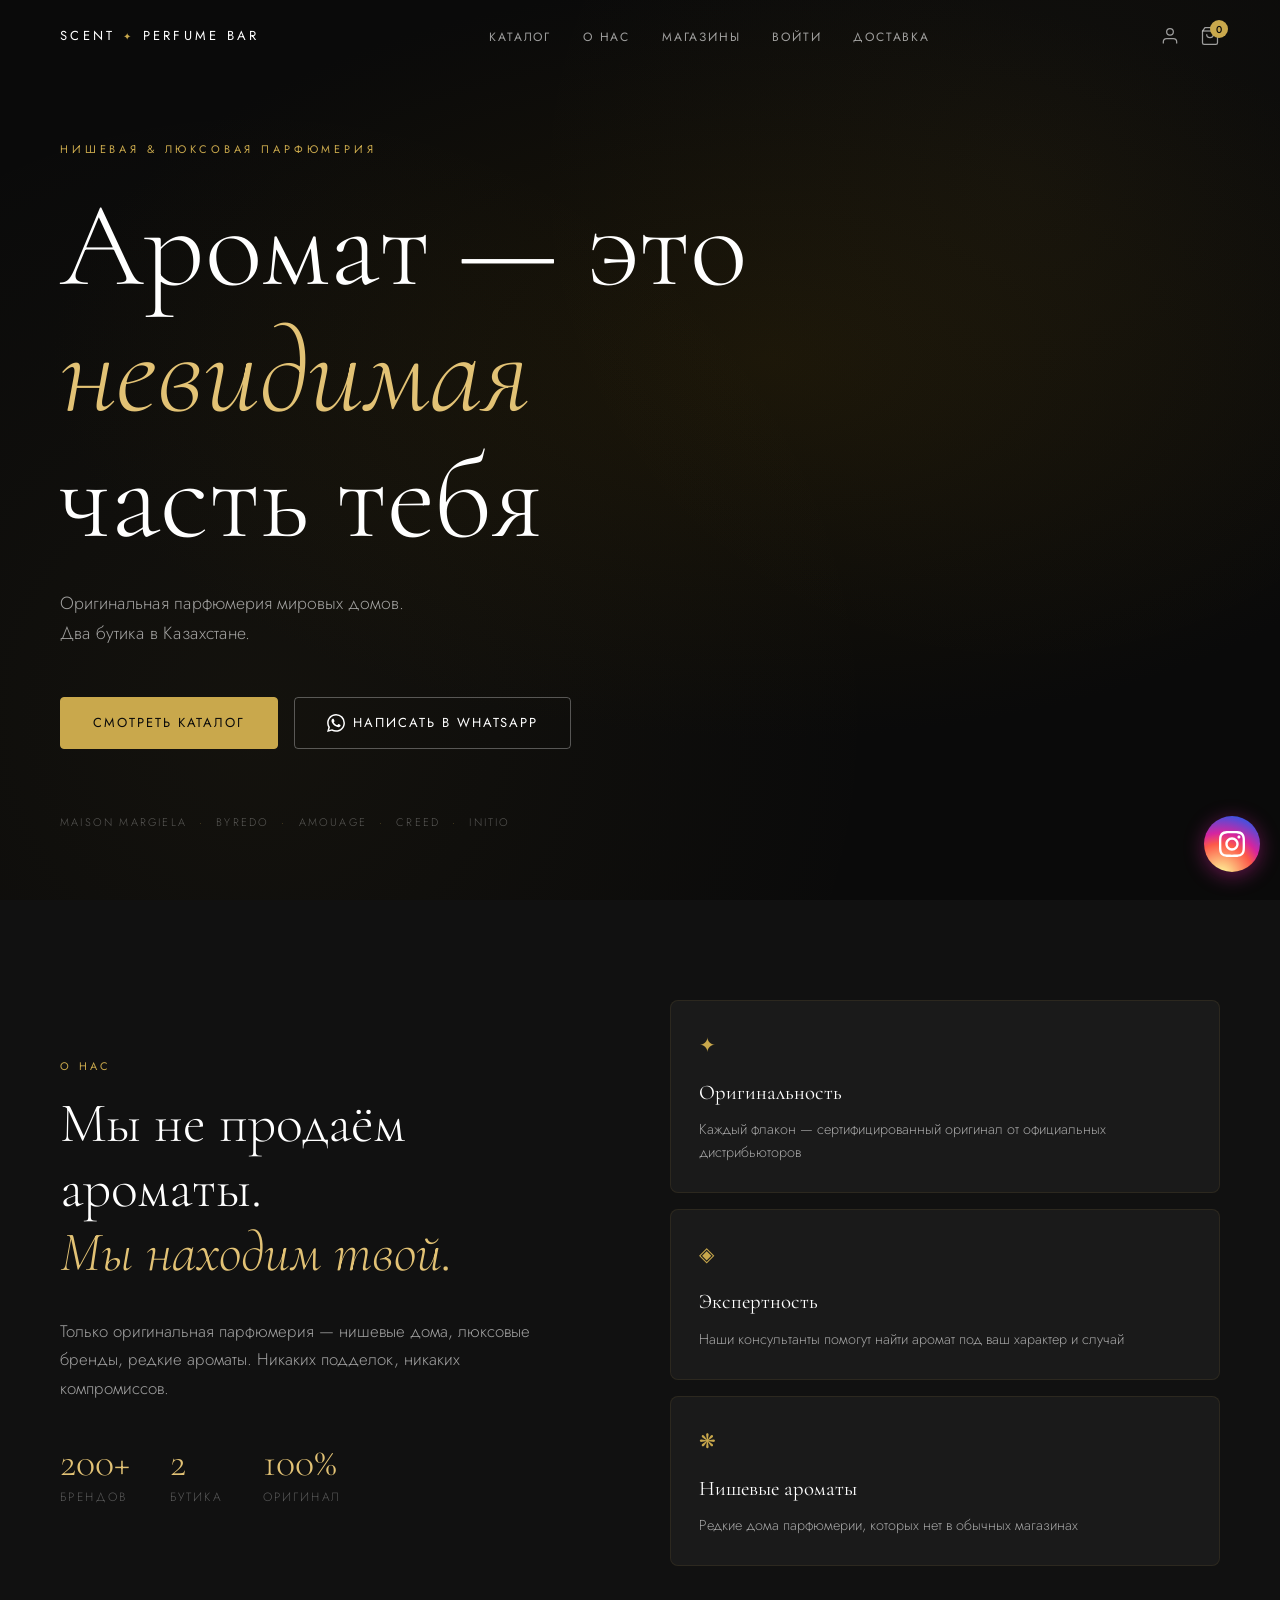
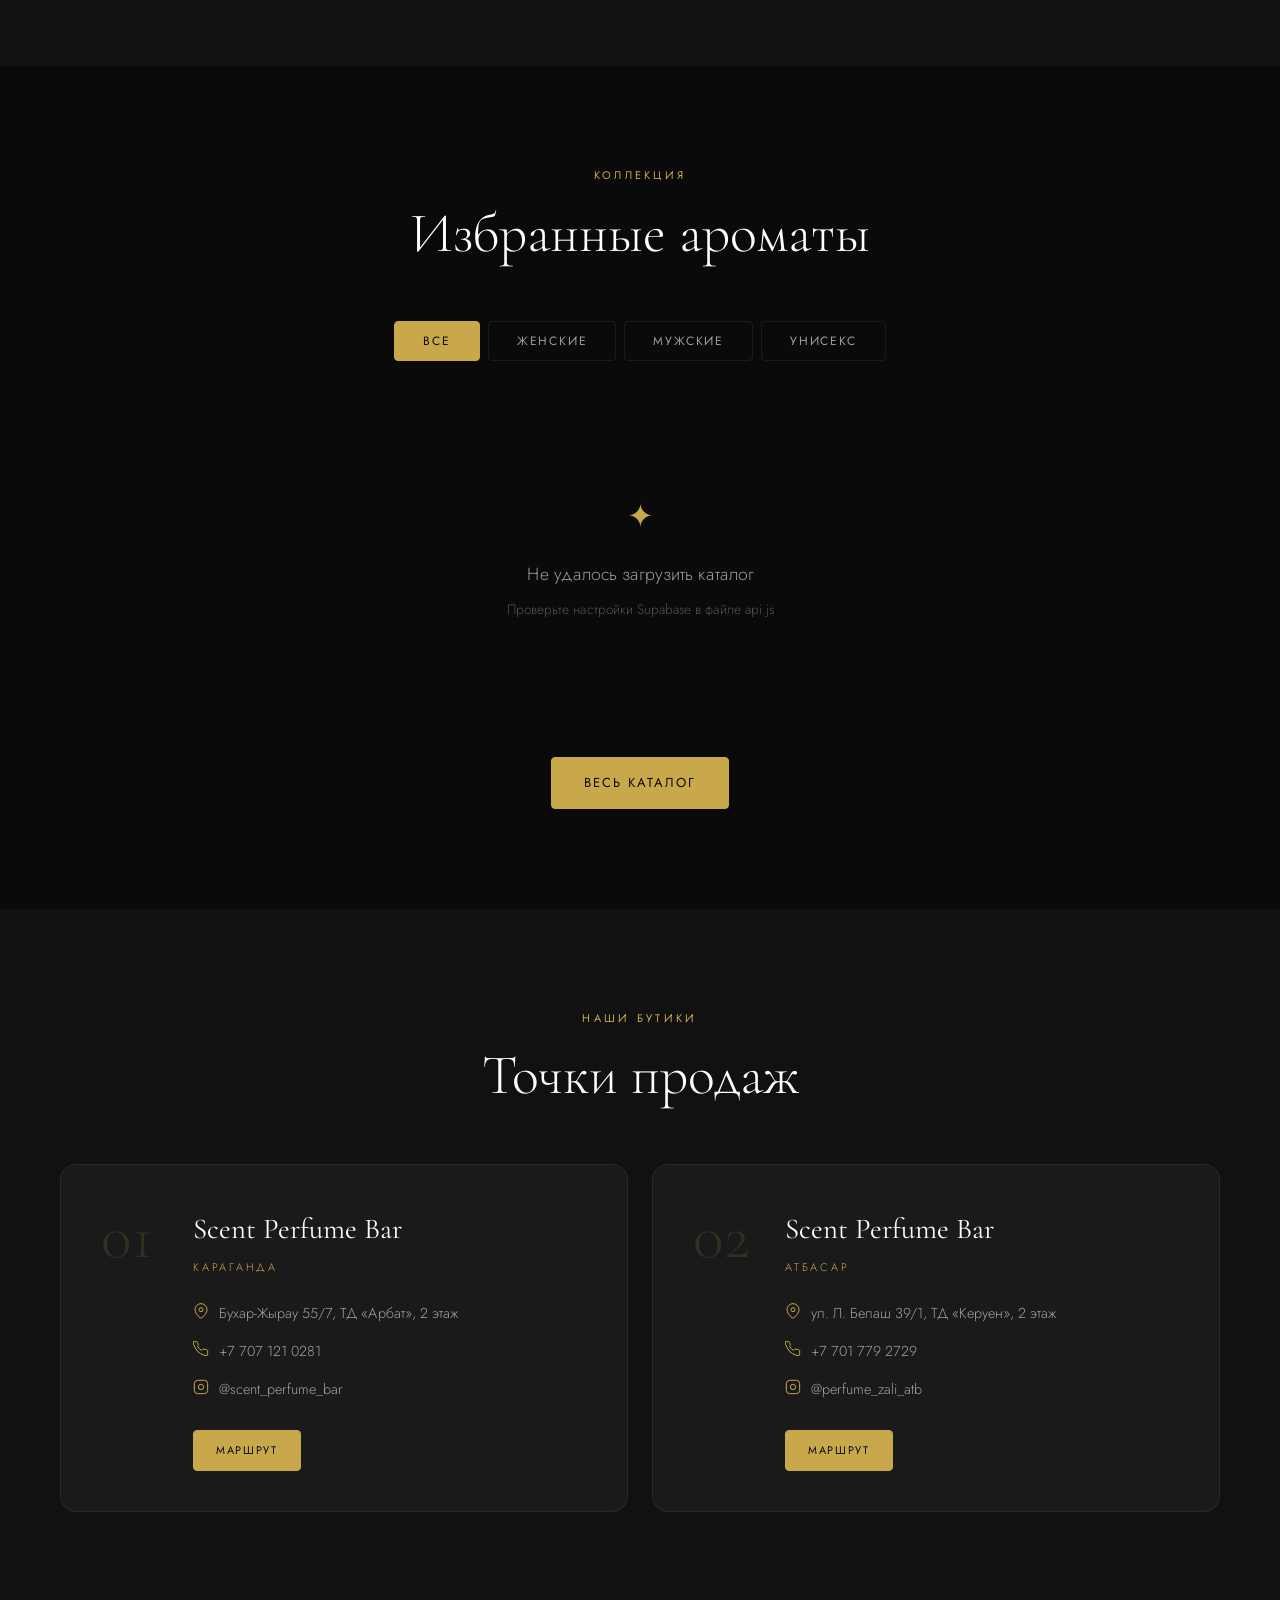
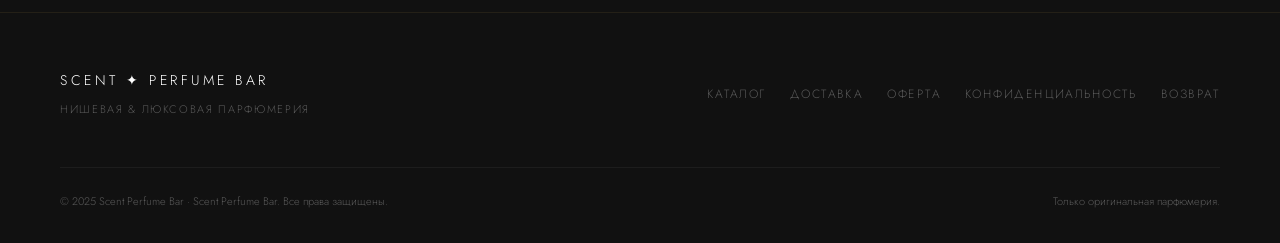
==== commit 27ed413d: "Add files via upload" ====
--- a/scent-perfume/index.html
+++ b/scent-perfume/index.html
@@ -119,7 +119,7 @@
   <link rel="stylesheet" href="css/insta-float.css" />
   <link rel="stylesheet" href="css/wa-popup.css" />
 </head>
-<body>
+<body ontouchstart="">
 
   <!-- ===== NAVIGATION ===== -->
   <header class="header" id="header">
@@ -133,6 +133,7 @@
         <li><a href="catalog.html" class="nav__link">Каталог</a></li>
         <li><a href="index.html#about" class="nav__link">О нас</a></li>
         <li><a href="index.html#stores" class="nav__link">Магазины</a></li>
+        <li><a href="delivery.html" class="nav__link">Доставка</a></li>
       </ul>
       <div class="nav__actions">
         <a href="login.html" class="nav__profile" id="navProfile" aria-label="Профиль">
@@ -147,19 +148,20 @@
         </button>
       </div>
     </nav>
-    <!-- Mobile drawer -->
-    <div class="nav__overlay" id="navOverlay"></div>
-    <div class="nav__drawer" id="navDrawer">
-      <div class="nav__drawer-handle"></div>
-      <ul class="nav__drawer-links">
-        <li><a href="catalog.html" class="nav__drawer-link">Каталог</a></li>
-        <li><a href="index.html#about" class="nav__drawer-link">О нас</a></li>
-        <li><a href="index.html#stores" class="nav__drawer-link">Магазины</a></li>
-        <li><a href="login.html" class="nav__drawer-link" id="drawerProfile">Войти</a></li>
-        <li><a href="cart.html" class="nav__drawer-link nav__drawer-cart">Корзина <span class="nav__cart-count nav__cart-count--drawer" id="cartCount">0</span></a></li>
-      </ul>
-    </div>
   </header>
+  <!-- Mobile drawer — вне <header>, иначе backdrop-filter ломает position:fixed -->
+  <div class="nav__overlay" id="navOverlay"></div>
+  <div class="nav__drawer" id="navDrawer">
+    <div class="nav__drawer-handle"></div>
+    <ul class="nav__drawer-links">
+      <li><a href="catalog.html" class="nav__drawer-link">Каталог</a></li>
+      <li><a href="index.html#about" class="nav__drawer-link">О нас</a></li>
+      <li><a href="index.html#stores" class="nav__drawer-link">Магазины</a></li>
+      <li><a href="delivery.html" class="nav__drawer-link">Доставка</a></li>
+      <li><a href="login.html" class="nav__drawer-link" id="drawerProfile">Войти</a></li>
+      <li><a href="cart.html" class="nav__drawer-link nav__drawer-cart">Корзина <span class="nav__cart-count nav__cart-count--drawer" id="cartCount">0</span></a></li>
+    </ul>
+  </div>
 
   <main>
 
@@ -294,8 +296,7 @@
                 </li>
               </ul>
               <div class="store__actions">
-                <a href="https://api.whatsapp.com/send/?phone=77071210281&text&type=phone_number&app_absent=0" target="_blank" rel="noopener" class="btn btn--gold btn--sm wa-direct">WhatsApp</a>
-                <a href="https://2gis.kz/karaganda/geo/70000001066930563" target="_blank" rel="noopener" class="btn btn--outline btn--sm">Маршрут</a>
+                <a href="https://2gis.kz/karaganda/geo/70000001066930563" target="_blank" rel="noopener" class="btn btn--gold btn--sm">Маршрут</a>
               </div>
             </div>
           </div>
@@ -321,8 +322,7 @@
                 </li>
               </ul>
               <div class="store__actions">
-                <a href="https://api.whatsapp.com/send/?phone=77017792729&text&type=phone_number&app_absent=0" target="_blank" rel="noopener" class="btn btn--gold btn--sm wa-direct">WhatsApp</a>
-                <a href="https://2gis.kz/kokshetau/geo/70000001113541727" target="_blank" rel="noopener" class="btn btn--outline btn--sm">Маршрут</a>
+                <a href="https://2gis.kz/kokshetau/geo/70000001113541727" target="_blank" rel="noopener" class="btn btn--gold btn--sm">Маршрут</a>
               </div>
             </div>
           </div>
@@ -331,69 +331,7 @@
       </div>
     </section>
 
-    <!-- ===== DELIVERY ===== -->
-    <section class="delivery section" id="delivery">
-      <div class="container">
-        <div class="delivery__inner reveal">
-          <div class="delivery__text">
-            <p class="section__eyebrow">Доставка</p>
-            <h2 class="section__title">По всему Казахстану</h2>
-            <p>Отправляем через СДЭК и Казпочту. Доставка платная, стоимость рассчитывается индивидуально.</p>
-            <a href="https://wa.me/77071210281?text=Здравствуйте!+Хочу+узнать+стоимость+доставки" target="_blank" rel="noopener" class="btn btn--gold">Узнать стоимость</a>
-          </div>
-          <div class="delivery__carriers">
-            <div class="carrier">
-              <span class="carrier__name">СДЭК</span>
-              <span class="carrier__desc">Курьерская доставка</span>
-            </div>
-            <div class="carrier">
-              <span class="carrier__name">Казпочта</span>
-              <span class="carrier__desc">Почтовая доставка</span>
-            </div>
-          </div>
-        </div>
-      </div>
-    </section>
-
-    <!-- ===== CONTACTS ===== -->
-    <section class="contacts section" id="contacts">
-      <div class="container">
-        <div class="section__header reveal">
-          <p class="section__eyebrow">Связаться с нами</p>
-          <h2 class="section__title">Контакты</h2>
-        </div>
-        <div class="contacts__grid">
-          <div class="contact__block reveal">
-            <p class="contact__label">Scent Perfume Bar · Караганда</p>
-            <a href="tel:+77071210281" class="contact__phone">+7 707 121 0281</a>
-            <div class="contact__links">
-              <a href="https://api.whatsapp.com/send/?phone=77071210281&text&type=phone_number&app_absent=0" target="_blank" rel="noopener" class="contact__icon-link wa-direct">
-                <svg width="20" height="20" viewBox="0 0 24 24" fill="currentColor"><path d="M17.472 14.382c-.297-.149-1.758-.867-2.03-.967-.273-.099-.471-.148-.67.15-.197.297-.767.966-.94 1.164-.173.199-.347.223-.644.075-.297-.15-1.255-.463-2.39-1.475-.883-.788-1.48-1.761-1.653-2.059-.173-.297-.018-.458.13-.606.134-.133.298-.347.446-.52.149-.174.198-.298.298-.497.099-.198.05-.371-.025-.52-.075-.149-.669-1.612-.916-2.207-.242-.579-.487-.5-.669-.51-.173-.008-.371-.01-.57-.01-.198 0-.52.074-.792.372-.272.297-1.04 1.016-1.04 2.479 0 1.462 1.065 2.875 1.213 3.074.149.198 2.096 3.2 5.077 4.487.709.306 1.262.489 1.694.625.712.227 1.36.195 1.871.118.571-.085 1.758-.719 2.006-1.413.248-.694.248-1.289.173-1.413-.074-.124-.272-.198-.57-.347m-5.421 7.403h-.004a9.87 9.87 0 01-5.031-1.378l-.361-.214-3.741.982.998-3.648-.235-.374a9.86 9.86 0 01-1.51-5.26c.001-5.45 4.436-9.884 9.888-9.884 2.64 0 5.122 1.03 6.988 2.898a9.825 9.825 0 012.893 6.994c-.003 5.45-4.437 9.884-9.885 9.884m8.413-18.297A11.815 11.815 0 0012.05 0C5.495 0 .16 5.335.157 11.892c0 2.096.547 4.142 1.588 5.945L.057 24l6.305-1.654a11.882 11.882 0 005.683 1.448h.005c6.554 0 11.89-5.335 11.893-11.893a11.821 11.821 0 00-3.48-8.413z"/></svg>
-                WhatsApp
-              </a>
-              <a href="https://www.instagram.com/scent_perfume_bar" target="_blank" rel="noopener" class="contact__icon-link">
-                <svg width="20" height="20" viewBox="0 0 24 24" fill="none" stroke="currentColor" stroke-width="1.5"><rect x="2" y="2" width="20" height="20" rx="5"/><path d="M16 11.37A4 4 0 1112.63 8 4 4 0 0116 11.37z"/><line x1="17.5" y1="6.5" x2="17.51" y2="6.5"/></svg>
-                Instagram
-              </a>
-            </div>
-          </div>
-          <div class="contact__block reveal">
-            <p class="contact__label">Scent Perfume Bar · Атбасар</p>
-            <a href="tel:+77017792729" class="contact__phone">+7 701 779 2729</a>
-            <div class="contact__links">
-              <a href="https://api.whatsapp.com/send/?phone=77017792729&text&type=phone_number&app_absent=0" target="_blank" rel="noopener" class="contact__icon-link wa-direct">
-                <svg width="20" height="20" viewBox="0 0 24 24" fill="currentColor"><path d="M17.472 14.382c-.297-.149-1.758-.867-2.03-.967-.273-.099-.471-.148-.67.15-.197.297-.767.966-.94 1.164-.173.199-.347.223-.644.075-.297-.15-1.255-.463-2.39-1.475-.883-.788-1.48-1.761-1.653-2.059-.173-.297-.018-.458.13-.606.134-.133.298-.347.446-.52.149-.174.198-.298.298-.497.099-.198.05-.371-.025-.52-.075-.149-.669-1.612-.916-2.207-.242-.579-.487-.5-.669-.51-.173-.008-.371-.01-.57-.01-.198 0-.52.074-.792.372-.272.297-1.04 1.016-1.04 2.479 0 1.462 1.065 2.875 1.213 3.074.149.198 2.096 3.2 5.077 4.487.709.306 1.262.489 1.694.625.712.227 1.36.195 1.871.118.571-.085 1.758-.719 2.006-1.413.248-.694.248-1.289.173-1.413-.074-.124-.272-.198-.57-.347m-5.421 7.403h-.004a9.87 9.87 0 01-5.031-1.378l-.361-.214-3.741.982.998-3.648-.235-.374a9.86 9.86 0 01-1.51-5.26c.001-5.45 4.436-9.884 9.888-9.884 2.64 0 5.122 1.03 6.988 2.898a9.825 9.825 0 012.893 6.994c-.003 5.45-4.437 9.884-9.885 9.884m8.413-18.297A11.815 11.815 0 0012.05 0C5.495 0 .16 5.335.157 11.892c0 2.096.547 4.142 1.588 5.945L.057 24l6.305-1.654a11.882 11.882 0 005.683 1.448h.005c6.554 0 11.89-5.335 11.893-11.893a11.821 11.821 0 00-3.48-8.413z"/></svg>
-                WhatsApp
-              </a>
-              <a href="https://www.instagram.com/perfume_zali_atb" target="_blank" rel="noopener" class="contact__icon-link">
-                <svg width="20" height="20" viewBox="0 0 24 24" fill="none" stroke="currentColor" stroke-width="1.5"><rect x="2" y="2" width="20" height="20" rx="5"/><path d="M16 11.37A4 4 0 1112.63 8 4 4 0 0116 11.37z"/><line x1="17.5" y1="6.5" x2="17.51" y2="6.5"/></svg>
-                Instagram
-              </a>
-            </div>
-          </div>
-        </div>
-      </div>
-    </section>
+
 
   </main>
 
@@ -405,11 +343,12 @@
           <p class="footer__logo">SCENT ✦ PERFUME BAR</p>
           <p class="footer__tagline">Нишевая & Люксовая Парфюмерия</p>
         </div>
-        <nav class="footer__nav">
+                <nav class="footer__nav">
           <a href="catalog.html">Каталог</a>
-          <a href="#stores">Магазины</a>
-          <a href="#delivery">Доставка</a>
-          <a href="#contacts">Контакты</a>
+          <a href="delivery.html">Доставка</a>
+          <a href="oferta.html">Оферта</a>
+          <a href="privacy.html">Конфиденциальность</a>
+          <a href="returns.html">Возврат</a>
         </nav>
       </div>
       <div class="footer__bottom">
--- a/scent-perfume/css/style.css
+++ b/scent-perfume/css/style.css
@@ -91,12 +91,20 @@
 /* === REVEAL ANIMATION === */
 .reveal {
   opacity: 0;
-  transform: translateY(30px);
-  transition: opacity 0.7s ease, transform 0.7s ease;
+  transform: translateY(24px);
+  transition: opacity 0.6s ease, transform 0.6s ease;
 }
 .reveal.visible {
   opacity: 1;
   transform: none;
+}
+/* МОБИЛЬ: никакой анимации — кнопки работают сразу */
+@media (max-width: 899px) {
+  .reveal, .reveal.visible {
+    opacity: 1 !important;
+    transform: none !important;
+    transition: none !important;
+  }
 }
 
 /* === BUTTONS === */
@@ -330,7 +338,7 @@
    ============================================= */
 .hero {
   position: relative;
-  min-height: 100svh;
+  min-height: 100vh;
   display: flex;
   align-items: center;
   overflow: hidden;
@@ -338,11 +346,13 @@
 .hero__bg {
   position: absolute;
   inset: 0;
+  pointer-events: none;
   background: radial-gradient(ellipse 80% 60% at 60% 40%, #1a1508 0%, var(--black) 70%);
 }
 .hero__gradient {
   position: absolute;
   inset: 0;
+  pointer-events: none;
   background: 
     radial-gradient(circle at 20% 80%, rgba(201,168,76,0.05) 0%, transparent 50%),
     radial-gradient(circle at 80% 20%, rgba(201,168,76,0.04) 0%, transparent 40%);
@@ -351,6 +361,7 @@
   position: absolute;
   inset: 0;
   overflow: hidden;
+  pointer-events: none;
 }
 .particle {
   position: absolute;
--- a/scent-perfume/css/insta-float.css
+++ b/scent-perfume/css/insta-float.css
@@ -184,3 +184,17 @@
   .insta-stores { width: calc(100vw - 40px); }
   .insta-float  { right: 16px; bottom: 20px; }
 }
+
+/* ── FIX #1: контейнер не перехватывает клики в закрытом состоянии ── */
+/* Невидимая область .insta-stores растягивала контейнер и блокировала
+   кнопки Hero под ней. Решение: сам контейнер прозрачен для кликов,
+   кликабельны только реальные дочерние элементы (кнопка + открытая панель). */
+#instaFloat {
+  pointer-events: none;
+}
+#instaFloat .insta-float__btn {
+  pointer-events: auto;
+}
+.insta-float--open .insta-stores {
+  pointer-events: auto;
+}
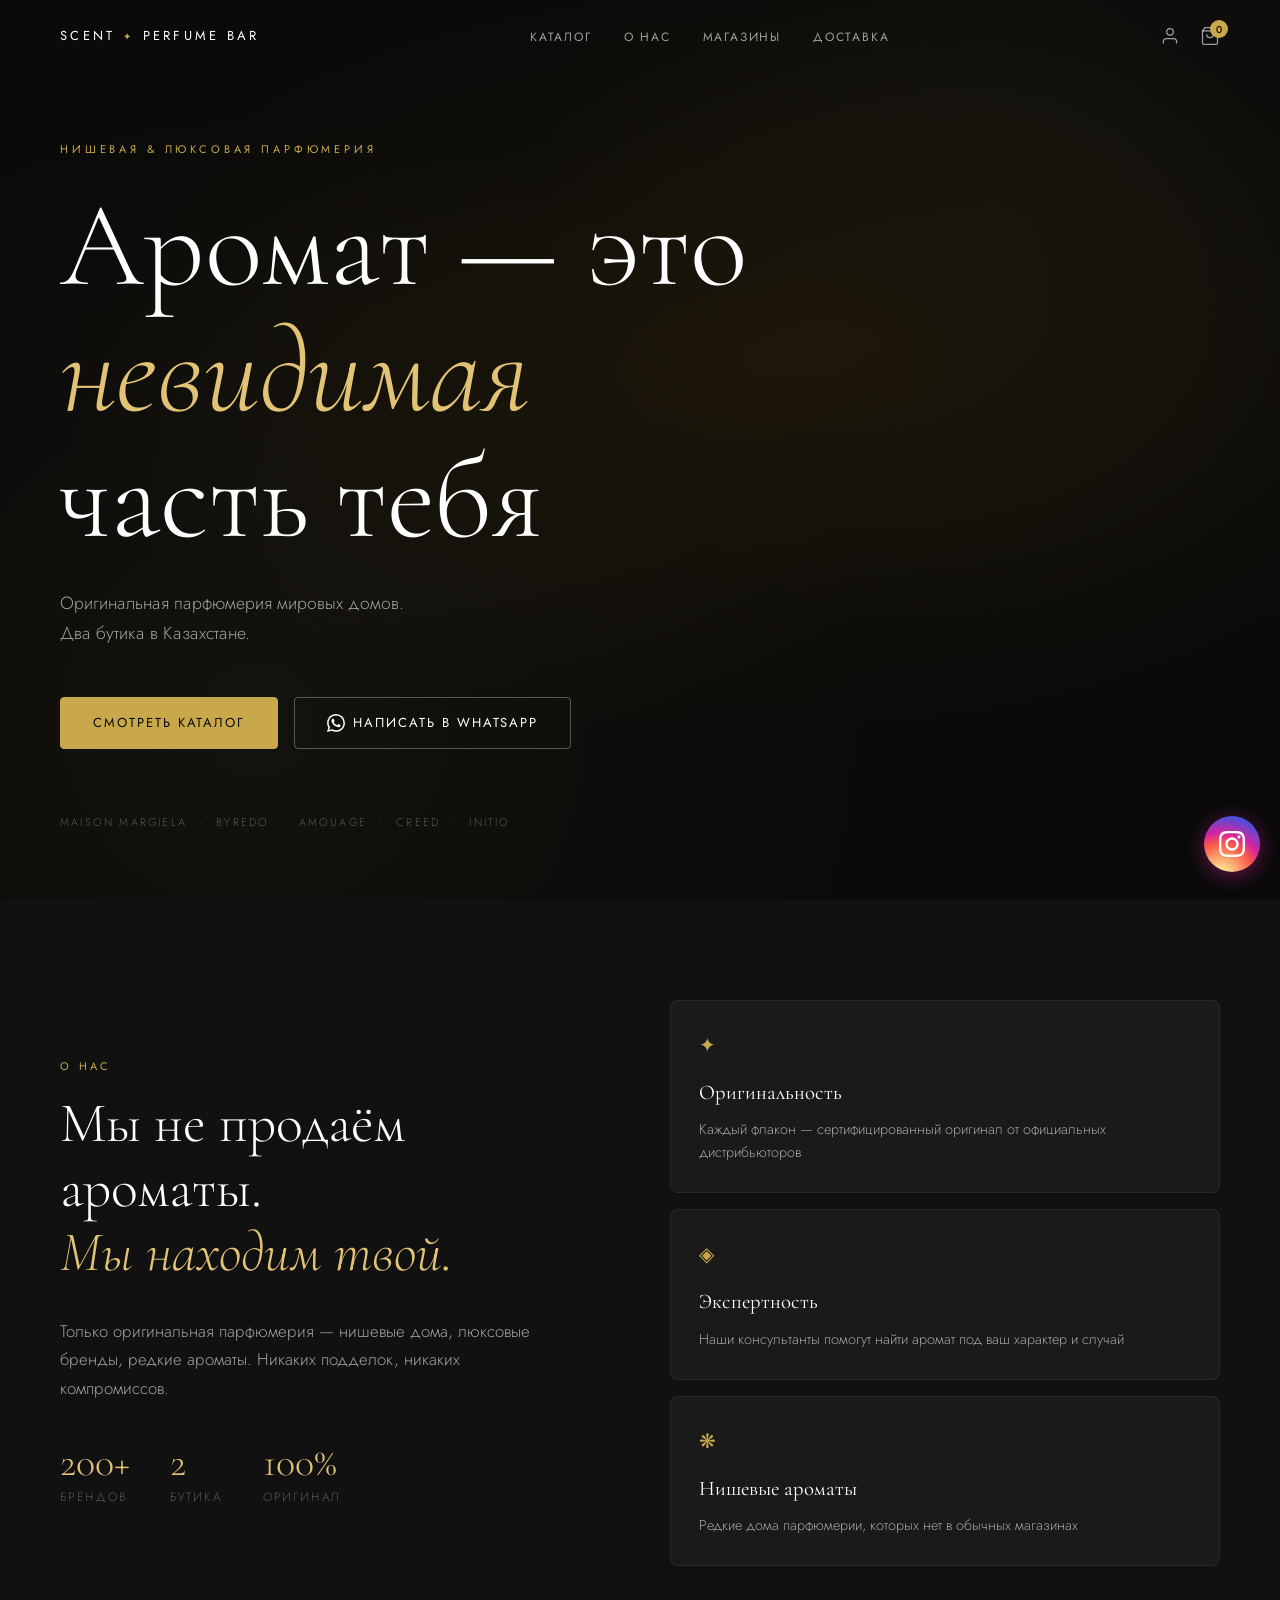
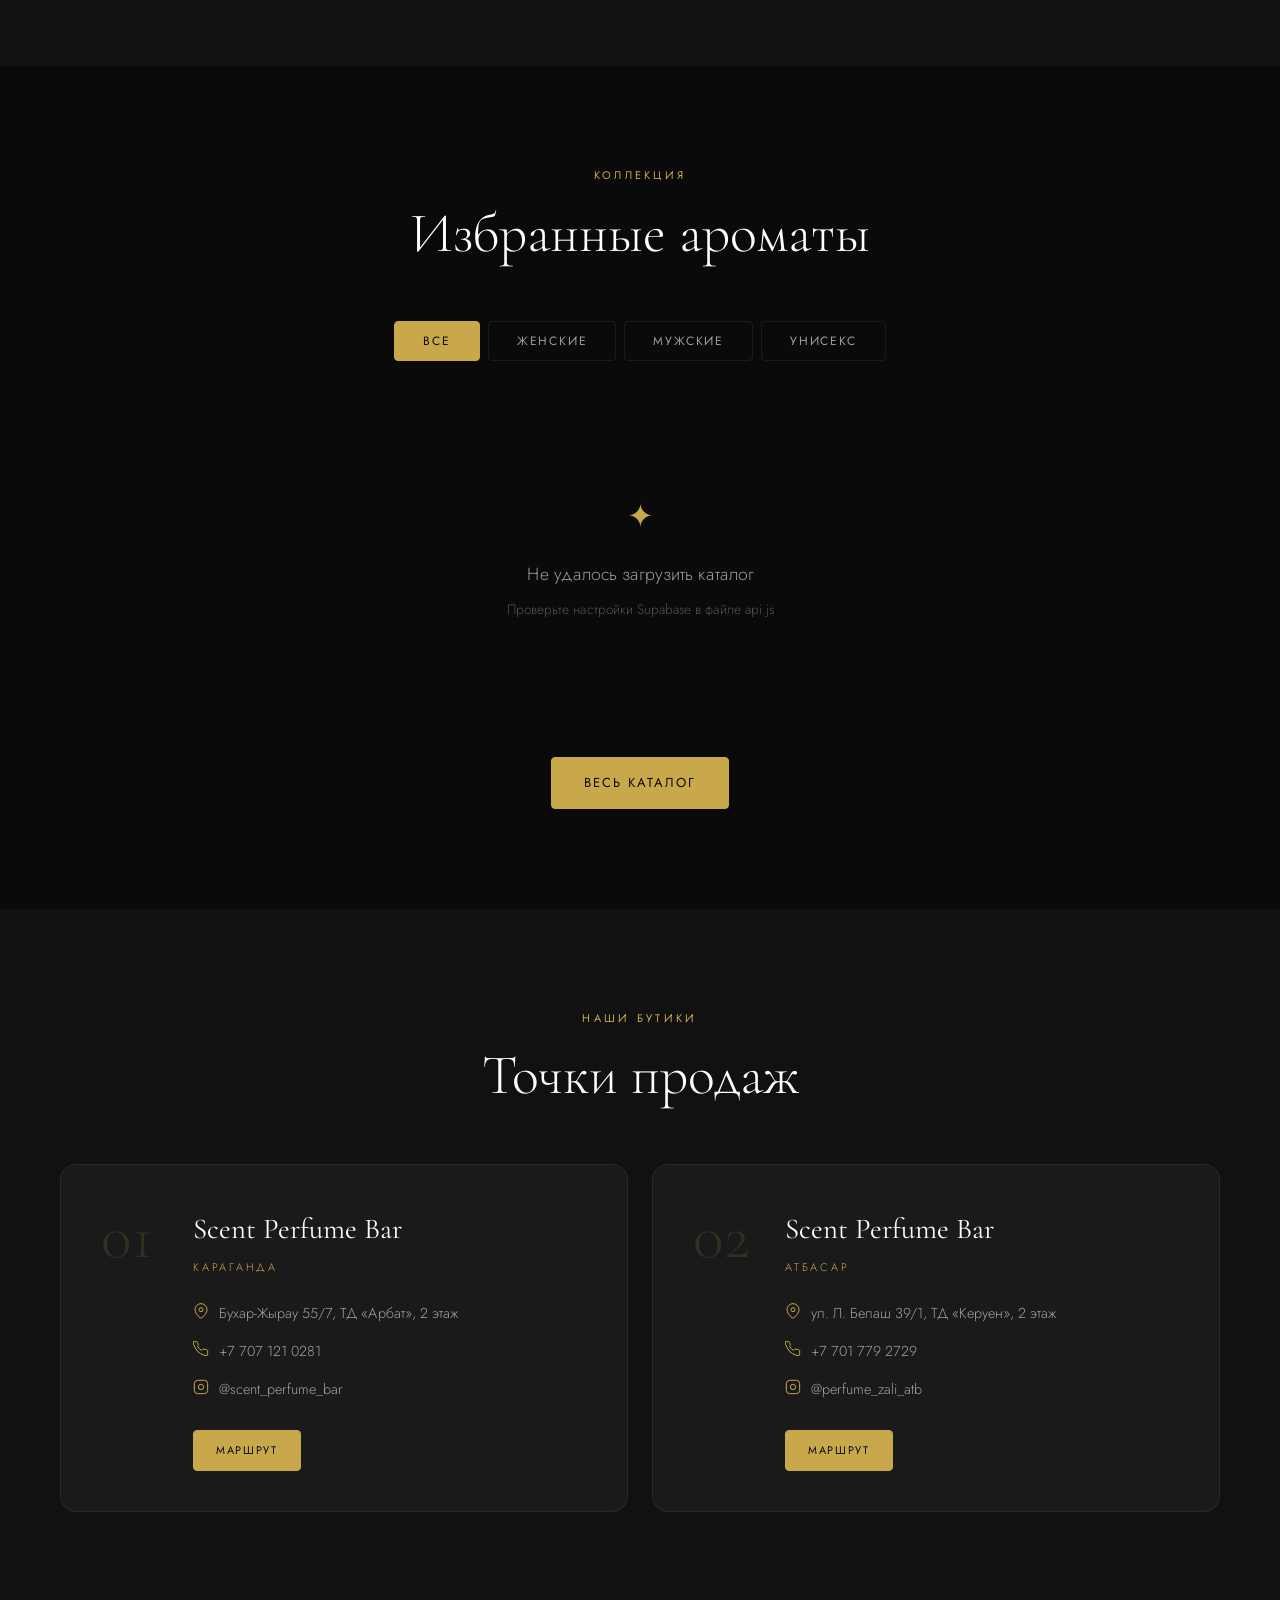
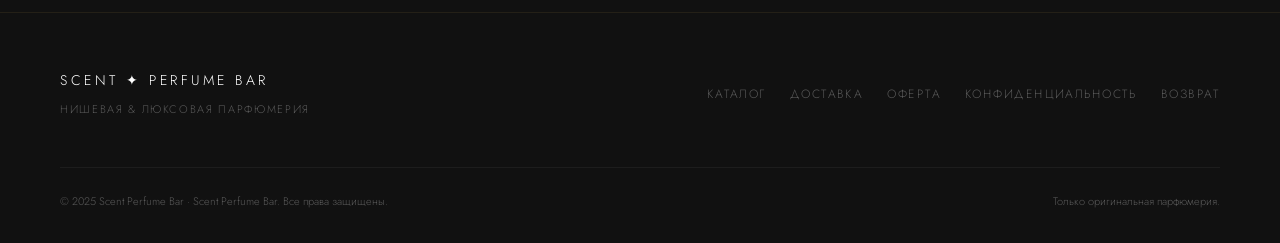
==== commit 13655edd: "Add files via upload" ====
--- a/scent-perfume/index.html
+++ b/scent-perfume/index.html
@@ -359,7 +359,7 @@
   </footer>
 
   <!-- Floating Instagram button -->
-
+  <script src="js/body-lock.js"></script>
   <script src="js/main.js"></script>
   <script src="js/volume-selector.js"></script>
   <script src="js/api.js"></script>
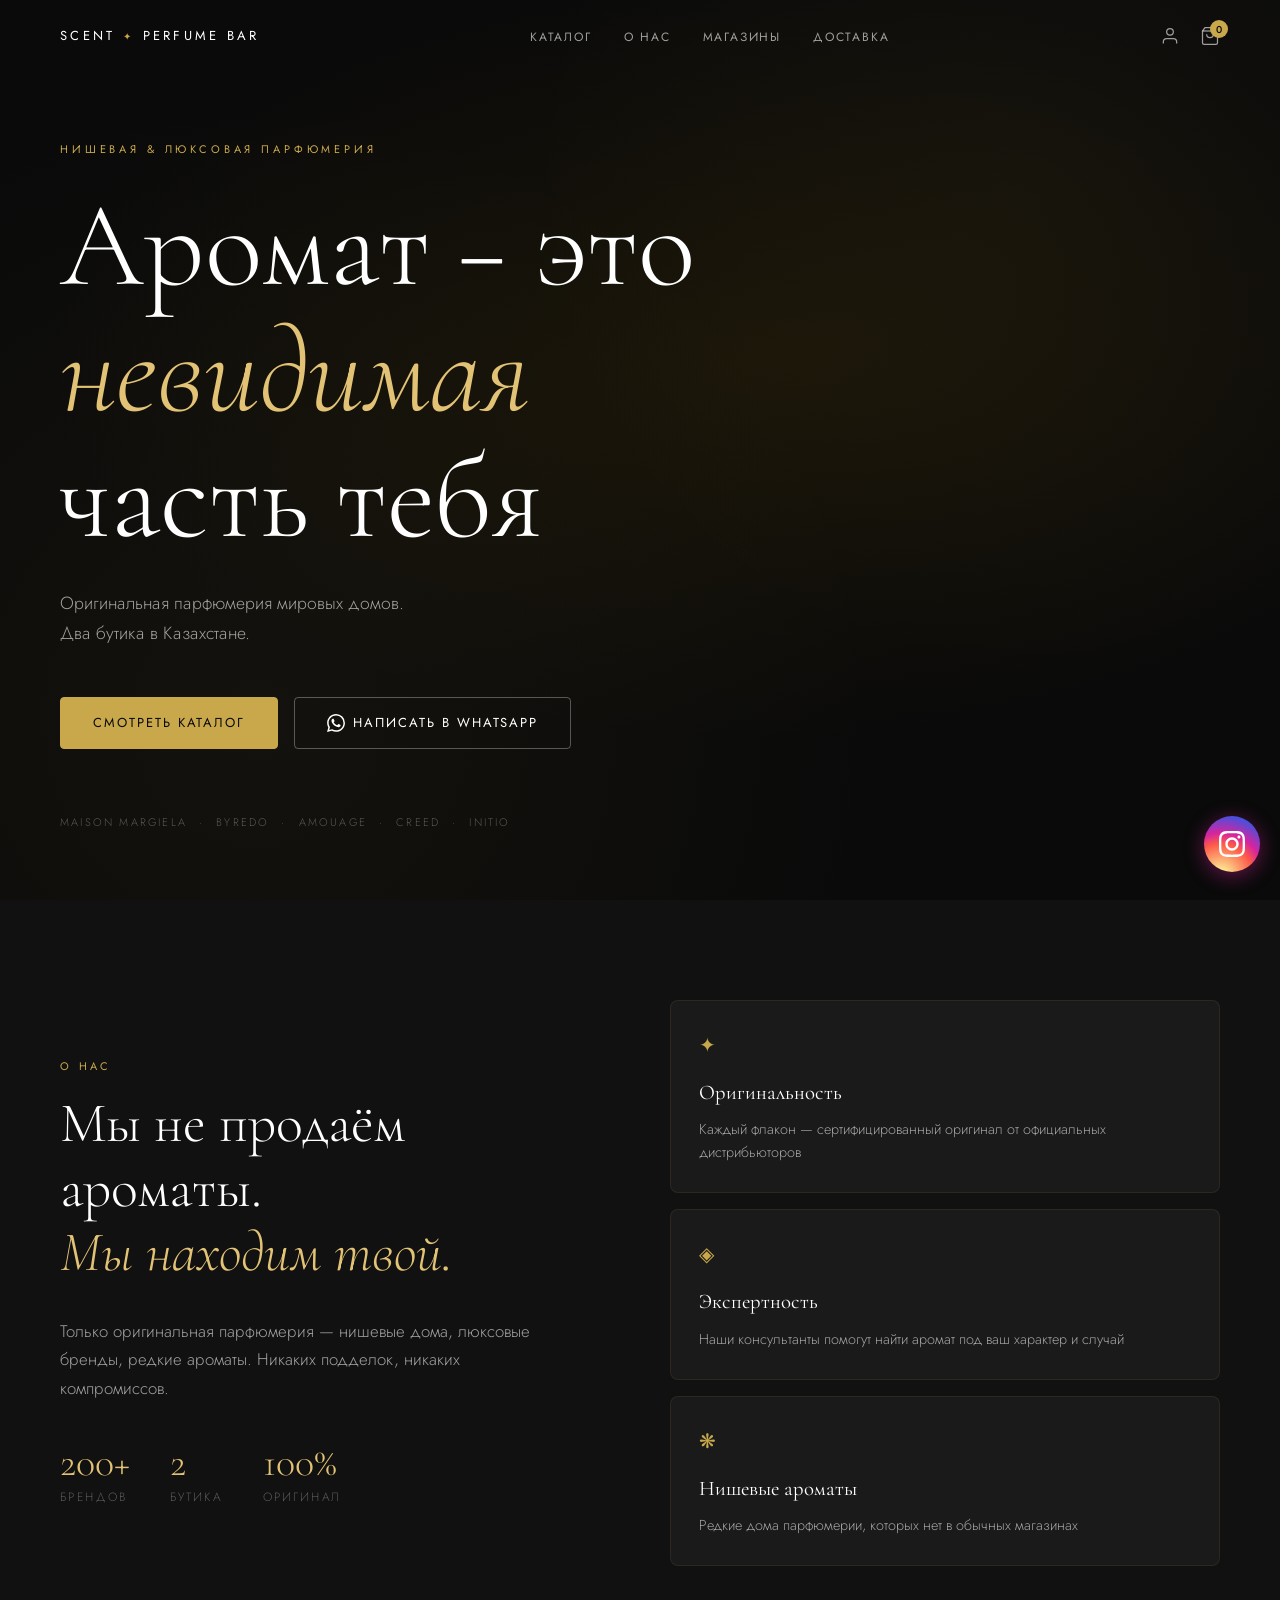
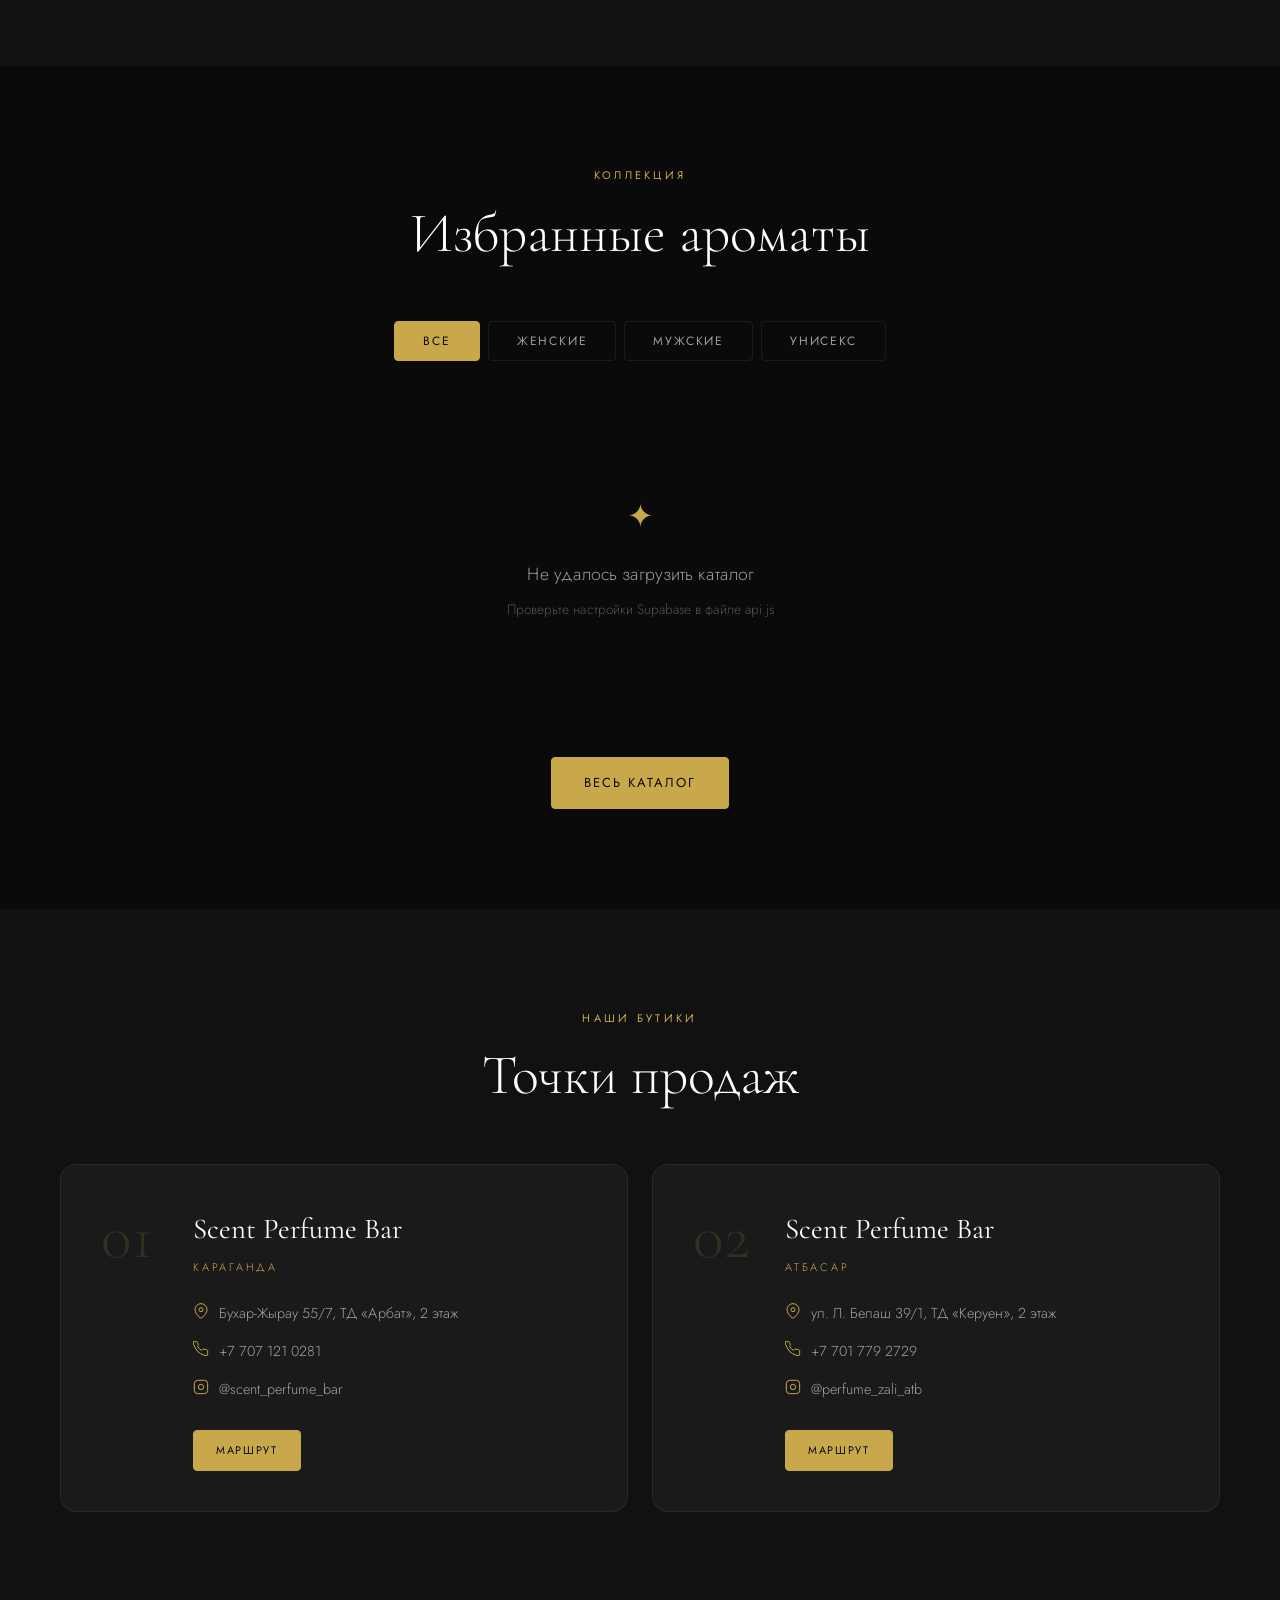
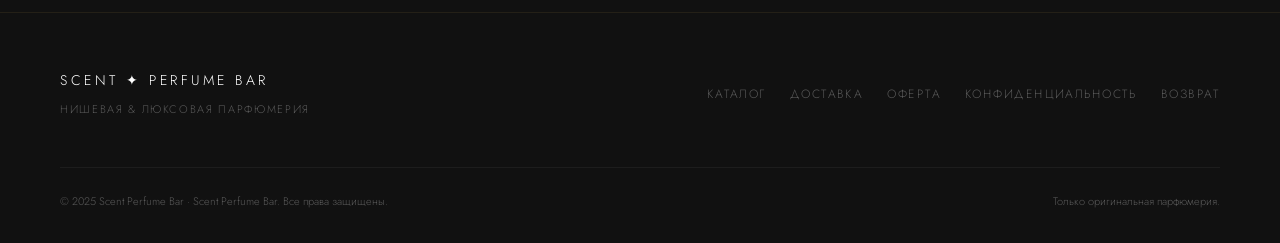
==== commit 9a403eac: "Add files via upload" ====
--- a/scent-perfume/index.html
+++ b/scent-perfume/index.html
@@ -129,7 +129,7 @@
         <span class="nav__logo-dot">✦</span>
         <span class="nav__logo-text">PERFUME BAR</span>
       </a>
-      <ul class="nav__links" id="navLinks">
+            <ul class="nav__links" id="navLinks">
         <li><a href="catalog.html" class="nav__link">Каталог</a></li>
         <li><a href="index.html#about" class="nav__link">О нас</a></li>
         <li><a href="index.html#stores" class="nav__link">Магазины</a></li>
@@ -173,7 +173,7 @@
       </div>
       <div class="hero__content container">
         <p class="hero__eyebrow reveal">Нишевая & Люксовая Парфюмерия</p>
-        <h1 class="hero__title reveal">Аромат — это<br /><em>невидимая</em>часть тебя</h1>
+        <h1 class="hero__title reveal">Аромат − это<br /><em>невидимая</em>часть тебя</h1>
         <p class="hero__subtitle reveal">Оригинальная парфюмерия мировых домов.<br />Два бутика в Казахстане.</p>
         <div class="hero__actions reveal">
           <a href="catalog.html" class="btn btn--gold">Смотреть каталог</a>
--- a/scent-perfume/css/style.css
+++ b/scent-perfume/css/style.css
@@ -152,8 +152,13 @@
 .header {
   position: fixed;
   top: 0; left: 0; right: 0;
-  z-index: 100;
+  z-index: 198;
   transition: background var(--transition), box-shadow var(--transition);
+}
+/* Добавь этот блок прямо под .header.scrolled */
+body:has(.legal-main) .header {
+  background: var(--black, #0a0a0a);
+  box-shadow: 0 1px 0 rgba(201, 168, 76, 0.15);
 }
 .header.scrolled {
   background: rgba(10, 10, 10, 0.95);
@@ -250,20 +255,39 @@
 .nav__burger {
   display: flex;
   flex-direction: column;
-  gap: 5px;
-  padding: 4px;
+  justify-content: space-between; /* Вместо gap используем распределение */
+  width: 24px;
+  height: 14px; /* Фиксированная высота для контроля расстояния */
+  padding: 0;
+  background: none;
+  border: none;
+  cursor: pointer;
   touch-action: manipulation;
-}
+  position: relative;
+  z-index: 201; /* Чтобы бургер всегда был выше шторки и оверлея */
+}
+
 .nav__burger span {
   display: block;
-  width: 24px;
-  height: 1px;
-  background: var(--white);
-  transition: var(--transition-fast);
-}
-.nav__burger.active span:nth-child(1) { transform: rotate(45deg) translate(4px, 4px); }
-.nav__burger.active span:nth-child(2) { opacity: 0; }
-.nav__burger.active span:nth-child(3) { transform: rotate(-45deg) translate(4px, -4px); }
+  width: 100%;
+  height: 1.5px; /* Чуть-чуть утолщаем, чтобы на мобилках смотрелось четче */
+  background: var(--white, #fff);
+  transition: transform 0.3s ease, opacity 0.3s ease;
+  transform-origin: center; /* Центрируем точку вращения */
+}
+
+/* Эффект превращения в ровный крестик */
+.nav__burger.active span:nth-child(1) {
+  transform: translateY(6px) rotate(45deg);
+}
+
+.nav__burger.active span:nth-child(2) {
+  opacity: 0;
+}
+
+.nav__burger.active span:nth-child(3) {
+  transform: translateY(-6.5px) rotate(-45deg);
+}
 
 /* Desktop: show links, hide burger */
 @media (min-width: 900px) {
--- a/scent-perfume/css/insta-float.css
+++ b/scent-perfume/css/insta-float.css
@@ -6,7 +6,7 @@
   position: fixed;
   bottom: 28px;
   right: 20px;
-  z-index: 1000;
+  z-index: 150;
   display: flex;
   flex-direction: column;
   align-items: flex-end;
